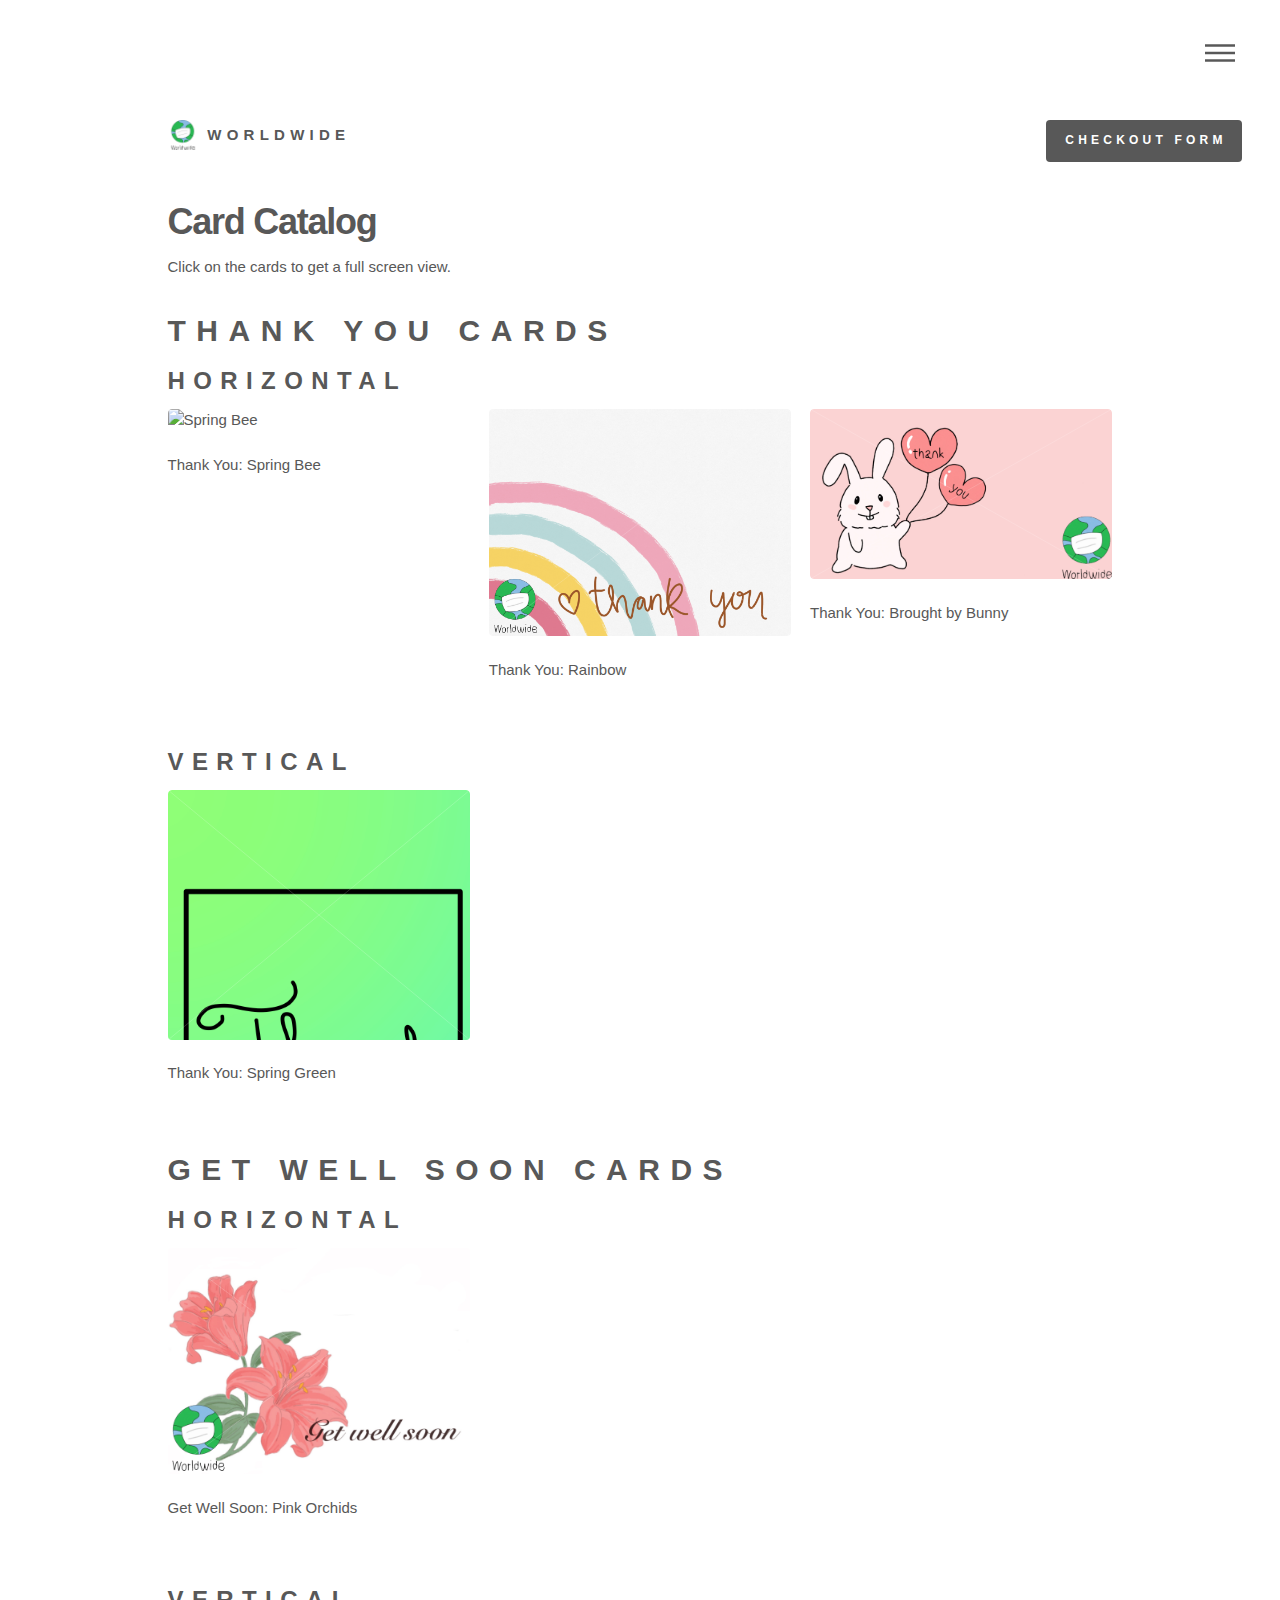
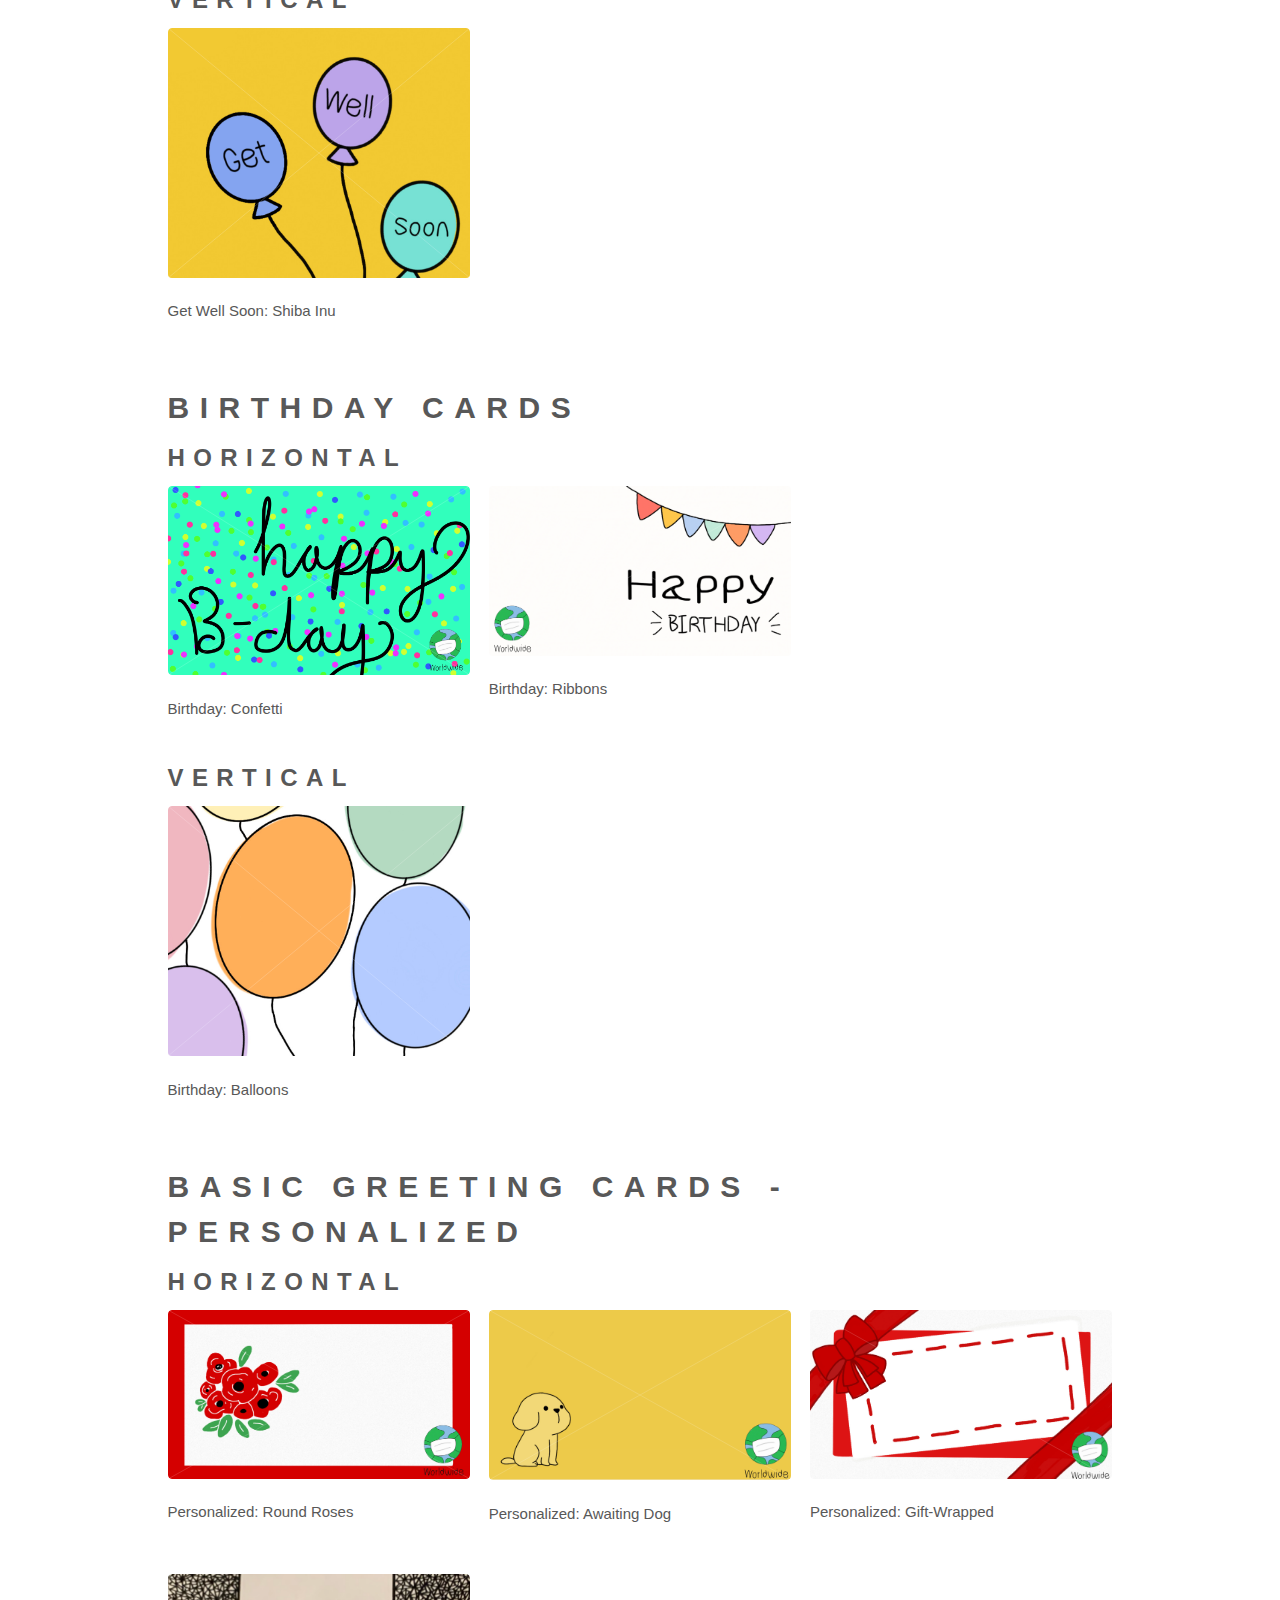
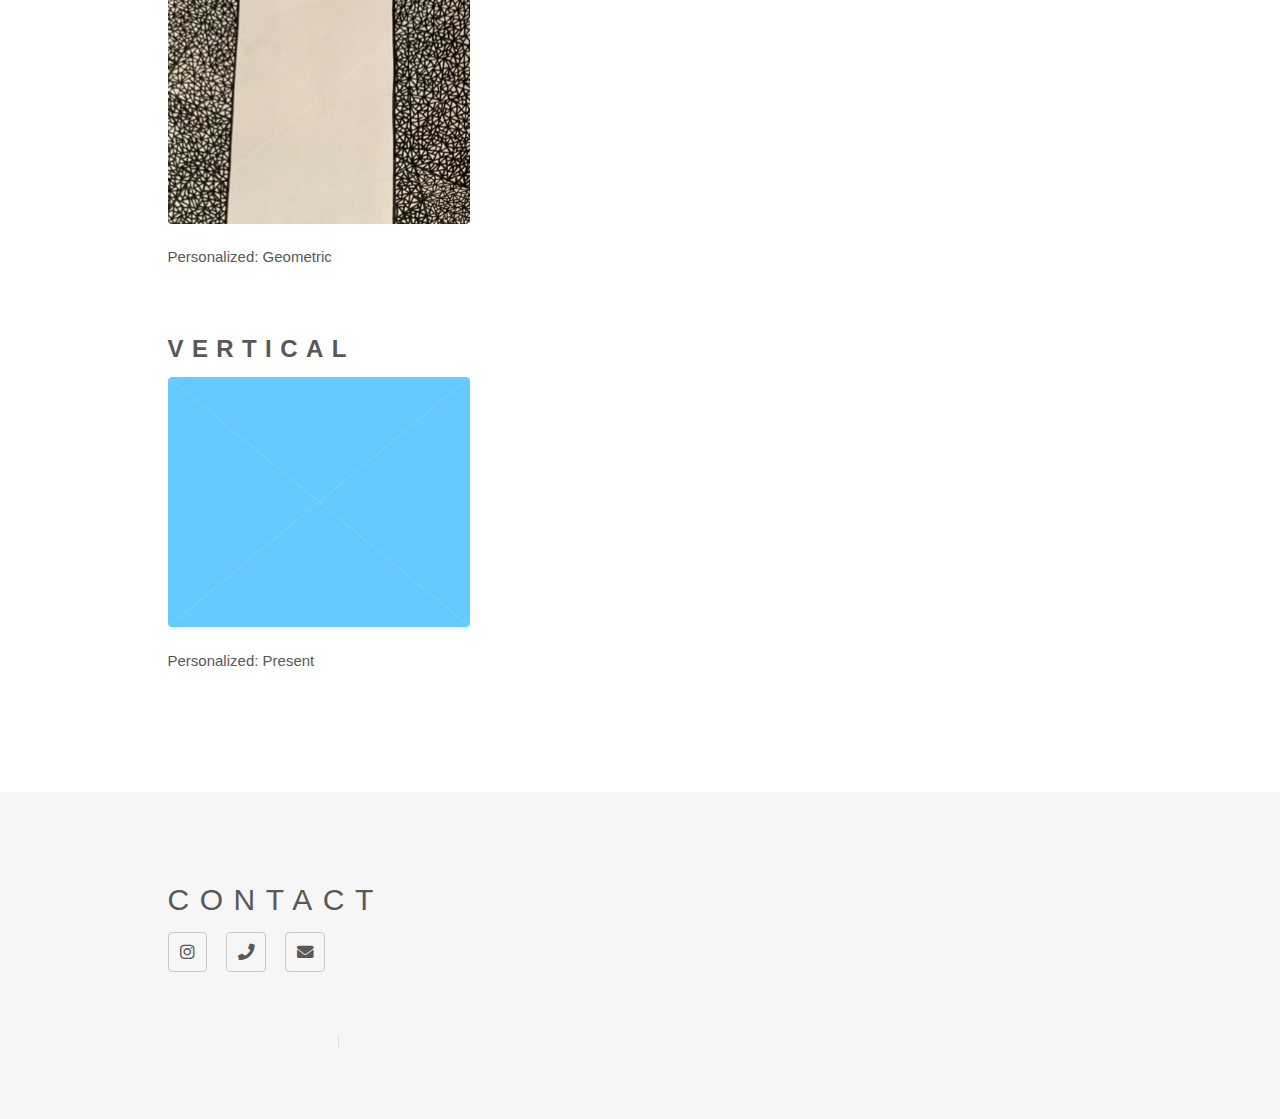
==== index.html @ 25be6389 "Added birthday ribbons, confetti, and present" ====
<!DOCTYPE HTML>
<!--
	Phantom by HTML5 UP
	html5up.net | @ajlkn
	Free for personal and commercial use under the CCA 3.0 license (html5up.net/license)
-->
<html>

<head>
    <title>Home</title>
    <meta charset="utf-8" />
    <meta name="viewport" content="width=device-width, initial-scale=1, user-scalable=no" />
    <link rel="stylesheet" href="assets/css/main.css" />
    <link rel="stylesheet" href="https://www.w3schools.com/w3css/4/w3.css">
    <link rel="stylesheet" href="https://cdnjs.cloudflare.com/ajax/libs/font-awesome/4.7.0/css/font-awesome.min.css">
    <noscript>
        <link rel="stylesheet" href="assets/css/noscript.css" />
    </noscript>
</head>

<body class="is-preload">
    <!-- Wrapper -->
    <div id="wrapper">

        <!-- Header -->
        <header id="header">
            <div class="inner">

                <!-- Logo -->
                <a href="about.html" class="logo">
                    <span class="symbol"><img src="images/Logo.PNG" alt="" /></span><span class="title">Worldwide</span>
                </a>

                <a href="https://docs.google.com/forms/d/e/1FAIpQLScWPvs-XB37aFLEl3bxMXYkibfJmqZ2wy3A44uFEUy0QWjzsg/viewform?usp=sf_link "
                    class="button primary" style="position: absolute; right: 3%;" target="_blank">Checkout Form</a>

                <!-- Nav -->
                <nav id="button">
                    <ul>
                        <li><a href="#menu">Menu</a></li>
                    </ul>
                </nav>

            </div>
        </header>

        <!-- Menu -->
        <nav id="menu">
            <h2>Menu</h2>
            <ul>
                <li><a href="index.html">Home</a></li>
                <li><a href="about.html">About Us</a></li>
                <li><a href="https://docs.google.com/forms/d/e/1FAIpQLScWPvs-XB37aFLEl3bxMXYkibfJmqZ2wy3A44uFEUy0QWjzsg/viewform?usp=sf_link " target="_blank">Checkout Form</a></li>
            </ul>
        </nav>

        <!-- Main -->
        <div id="main">
            <div class="inner">
                <h1><b>Card Catalog</b></h1>
                <p>Click on the cards to get a full screen view.</p>
                <!-- Insert Thank you cards here -->
                <h2><b>Thank You Cards</b></h2>
                <h3><b>Horizontal</b></h3>
                <section class="tiles">
                    <article>
                        <span class="image" id="myBtn">
                            <img src="images/Watermarked/W-Spring Bee Thank You Card.PNG" alt="Spring Bee"
                                onclick="onClick(this)" />
                        </span>
                        <br />
                        <p>Thank You: Spring Bee</p>
                    </article>
                    <article>
                        <span class="image">
                            <img src="images/Watermarked/W-Rainbow Thank You Card.PNG" alt="Rainbow"
                                onclick="onClick(this)" />
                        </span>
                        <br />
                        <p>Thank You: Rainbow</p>
                    </article>
                    <article>
                        <span class="image">
                            <img src="images/Watermarked/W-Bunny Thank You Card.png" alt="Brought by Bunny"
                                onclick="onClick(this)" />
                        </span>
                        <br />
                        <p>Thank You: Brought by Bunny</p>
                    </article>
                </section>
                <!-- Vertical thank you cards -->
                <br />
                <h3><b>Vertical</b></h3>
                <section class="tiles">
                    <article>
                        <span class="image">
                            <img src="images/Watermarked/W-Spring Green Thank You Card.PNG" alt="Spring Green"
                                onclick="onClick(this)" />
                        </span>
                        <br />
                        <p>Thank You: Spring Green</p>
                    </article>
                </section>
                <!-- Insert get well soon here-->
                <br />
                <h2><b>Get Well Soon Cards</b></h2>
                <h3><b>Horizontal</b></h3>
                <section class="tiles">
                    <article>
                        <span class="image">
                            <img src="images/Watermarked/W-Orchid Get Well Soon Card.PNG" alt="Pink Orchids"
                                onclick="onClick(this)" />
                        </span>
                        <br />
                        <p>Get Well Soon: Pink Orchids</p>
                    </article>
                </section>
                <br />
                <h3><b>Vertical</b></h3>
                <section class="tiles">
                    <article>
                        <span class="image">
                            <img src="images/Watermarked/W-Dog Get Well Soon Card.PNG" alt="Shiba Inu"
                                onclick="onClick(this)" />
                        </span>
                        <br />
                        <p>Get Well Soon: Shiba Inu</p>
                    </article>
                </section>
                <!-- Insert Birthday cards here -->
                <br />
                <h2><b>Birthday Cards</b></h2>
                <h3><b>Horizontal</b></h3>
                <section class="tiles">
                    <article>
                        <span class="image">
                            <img src="images/Watermarked/W-Confetti Bday.png" alt="Confetti"
                                onclick="onClick(this)" />
                        </span>
                        <br />
                        <p>Birthday: Confetti</p>
                    </article>
                    <article>
                        <span class="image">
                            <img src="images/Watermarked/W-Birthday ribbons card.png" alt="Ribbons"
                                onclick="onClick(this)" />
                        </span>
                        <br />
                        <p>Birthday: Ribbons</p>
                    </article>
                </section>
                <h3><b>Vertical</b></h3>
                <section class="tiles">
                    <article>
                        <span class="image">
                            <img src="images/Watermarked/W-Balloon Birthday Card.PNG" alt="Balloons"
                                onclick="onClick(this)" />
                        </span>
                        <br />
                        <p>Birthday: Balloons</p>
                    </article>
                </section>
                <!-- Insert blank templates here -->
                <br />
                <h2><b>Basic Greeting Cards - Personalized</b></h2>
                <h3><b>Horizontal</b></h3>
                <section class="tiles">
                    <article>
                        <span class="image">
                            <img src="images/Watermarked/W-Round Roses Basic Greeting Card.PNG" alt="Round Roses"
                                onclick="onClick(this)" />
                        </span>
                        <br />
                        <p>Personalized: Round Roses</p>
                    </article>
                    <article>
                        <span class="image">
                            <img src="images/Watermarked/W-Dog Basic Greeting Card.PNG" alt="Awaiting Dog"
                                onclick="onClick(this)" />
                        </span>
                        <br />
                        <p>Personalized: Awaiting Dog</p>
                    </article>
                    <article>
                        <span class="image">
                            <img src="images/Watermarked/W-Ribbon Basic Greeting Card.PNG" alt="Gift-Wrapped"
                                onclick="onClick(this)" />
                        </span>
                        <br />
                        <p>Personalized: Gift-Wrapped</p>
                    </article>
                    <article>
                        <span class="image">
                            <img src="images/Watermarked/W-Geometric Basic Greeting Card.PNG" alt="Geometric"
                                onclick="onClick(this)" />
                        </span>
                        <br />
                        <p>Personalized: Geometric</p>
                    </article>
                </section>
                <br />
                <h3><b>Vertical</b></h3>
                <section class="tiles">
                    <article>
                        <span class="image">
                            <img src="images/Watermarked/W-Present.png" alt="Present" onclick="onClick(this)" />
                        </span>
                        <br />
                        <p>Personalized: Present</p>
                    </article>
                </section>
            </div>
        </div>

        <!-- Footer -->
        <footer id="footer">
            <div class="inner">
                <section>
                    <h2>Contact</h2>
                    <ul class="icons">
                        <!-- Hopefully add more contacts later -->
                        <li><a href="http://instagram.com/worldwide20_21/" class="icon brands style2 fa-instagram"><span class="label">Instagram</span></a>
                        </li>
                        <!--<li><a href="#" class="icon brands style2 fa-twitter"><span class="label">Twitter</span></a>
                        </li>
                        <li><a href="#" class="icon brands style2 fa-facebook-f"><span class="label">Facebook</span></a>
                        </li>
                        <li><a href="#" class="icon brands style2 fa-dribbble"><span class="label">Dribbble</span></a>
                        </li>
                        <li><a href="#" class="icon brands style2 fa-github"><span class="label">GitHub</span></a></li>
                        <li><a href="#" class="icon brands style2 fa-500px"><span class="label">500px</span></a></li> -->
                        <li><a href="tel:989-488-9385" class="icon solid style2 fa-phone"><span class="label">Phone</span></a></li>
                        <li><a href="mailto:wrldwde2021@gmail.com" class="icon solid style2 fa-envelope"><span class="label">Email</span></a></li>
                    </ul>
                </section>
                <ul class="copyright">
                    <li style="color:#f6f6f6;">&copy; Untitled. All rights reserved</li>
                    <li style="color:#f6f6f6;">Design: HTML5 UP</li>
                </ul>
            </div>
        </footer>

        <!-- Modal for full size images on click-->
        <div id="modal01" class="w3-modal w3-black" onclick="this.style.display='none'">
            <span class="w3-button w3-large w3-black w3-display-topright" title="Close Modal Image"
                onclick="closeModal();"><i class="fa fa-remove"></i></span>
            <div class="w3-modal-content w3-animate-zoom w3-center w3-transparent w3-padding-64">
                <img id="img01" class="w3-image">
                <p id="caption" class="w3-opacity w3-large"></p>
            </div>
        </div>

    </div>


    <!-- Scripts -->
    <script src="assets/js/jquery.min.js"></script>
    <script src="assets/js/browser.min.js"></script>
    <script src="assets/js/breakpoints.min.js"></script>
    <script src="assets/js/util.js"></script>
    <script src="assets/js/main.js"></script>
    <script>

        function closeModal() {
            //sets the display back to normal
            document.getElementById("button").style.display = "block";
        }

        // Modal Image Gallery
        function onClick(element) {
            //my own add-on, makes the button invisible
            document.getElementById("button").style.display = 'none';
            document.getElementById("img01").src = element.src;
            document.getElementById("modal01").style.display = "block";
            var captionText = document.getElementById("caption");
            captionText.innerHTML = element.alt;
        }

        // Change style of navbar on scroll
        window.onscroll = function () { myFunction() };
        function myFunction() {
            var navbar = document.getElementById("myNavbar");
            if (document.body.scrollTop > 100 || document.documentElement.scrollTop > 100) {
                navbar.className = "w3-bar" + " w3-card" + " w3-animate-top" + " w3-white";
            } else {
                navbar.className = navbar.className.replace(" w3-card w3-animate-top w3-white", "");
            }
        }

        // Used to toggle the menu on small screens when clicking on the menu button
        function toggleFunction() {
            var x = document.getElementById("navDemo");
            if (x.className.indexOf("w3-show") == -1) {
                x.className += " w3-show";
            } else {
                x.className = x.className.replace(" w3-show", "");
            }
        }
    </script>
</body>

</html>
---- assets/css/main.css ----
@import url(fontawesome-all.min.css);
@import url("https://fonts.googleapis.com/css?family=Source+Sans+Pro:300,700,900");

/*
	Phantom by HTML5 UP
	html5up.net | @ajlkn
	Free for personal and commercial use under the CCA 3.0 license (html5up.net/license)
*/

html, body, div, span, applet, object,
iframe, h1, h2, h3, h4, h5, h6, p, blockquote,
pre, a, abbr, acronym, address, big, cite,
code, del, dfn, em, img, ins, kbd, q, s, samp,
small, strike, strong, sub, sup, tt, var, b,
u, i, center, dl, dt, dd, ol, ul, li, fieldset,
form, label, legend, table, caption, tbody,
tfoot, thead, tr, th, td, article, aside,
canvas, details, embed, figure, figcaption,
footer, header, hgroup, menu, nav, output, ruby,
section, summary, time, mark, audio, video {
	margin: 0;
	padding: 0;
	border: 0;
	font-size: 100%;
	font: inherit;
	vertical-align: baseline;}

article, aside, details, figcaption, figure,
footer, header, hgroup, menu, nav, section {
	display: block;}

body {
	line-height: 1;
}

ol, ul {
	list-style: none;
}

blockquote, q {
	quotes: none;
}

	blockquote:before, blockquote:after, q:before, q:after {
		content: '';
		content: none;
	}

table {
	border-collapse: collapse;
	border-spacing: 0;
}

body {
	-webkit-text-size-adjust: none;
}

mark {
	background-color: transparent;
	color: inherit;
}

input::-moz-focus-inner {
	border: 0;
	padding: 0;
}

input, select, textarea {
	-moz-appearance: none;
	-webkit-appearance: none;
	-ms-appearance: none;
	appearance: none;
}

/* Basic */

	@-ms-viewport {
		width: device-width;
	}

	body {
		-ms-overflow-style: scrollbar;
	}

	@media screen and (max-width: 480px) {

		html, body {
			min-width: 320px;
		}

	}

	html {
		box-sizing: border-box;
	}

	*, *:before, *:after {
		box-sizing: inherit;
	}

	body {
		background: #ffffff;
	}

		body.is-preload *, body.is-preload *:before, body.is-preload *:after {
			-moz-animation: none !important;
			-webkit-animation: none !important;
			-ms-animation: none !important;
			animation: none !important;
			-moz-transition: none !important;
			-webkit-transition: none !important;
			-ms-transition: none !important;
			transition: none !important;
		}

/* Type */

	body, input, select, textarea {
		color: #585858;
		font-family: "Source Sans Pro", Helvetica, sans-serif;
		font-size: 16pt;
		font-weight: 300;
		line-height: 1.75;
	}

		@media screen and (max-width: 1680px) {

			body, input, select, textarea {
				font-size: 14pt;
			}

		}

		@media screen and (max-width: 1280px) {

			body, input, select, textarea {
				font-size: 12pt;
			}

		}

	a {
		-moz-transition: border-bottom-color 0.2s ease, color 0.2s ease;
		-webkit-transition: border-bottom-color 0.2s ease, color 0.2s ease;
		-ms-transition: border-bottom-color 0.2s ease, color 0.2s ease;
		transition: border-bottom-color 0.2s ease, color 0.2s ease;
		text-decoration: none;
		color: #585858;
		border-bottom: dotted 1px rgba(88, 88, 88, 0.5);
	}

		a:hover {
			border-bottom-color: transparent;
			color: #f2849e !important;
		}

	strong, b {
		font-weight: 900;
	}

	em, i {
		font-style: italic;
	}

	p {
		margin: 0 0 2em 0;
	}

	h1 {
		font-size: 2.75em;
		font-weight: 700;
		line-height: 1.3;
		margin: 0 0 1em 0;
		letter-spacing: -0.035em;
	}

		h1 a {
			color: inherit;
		}

		@media screen and (max-width: 736px) {

			h1 {
				font-size: 2em;
				margin: 0 0 1em 0;
			}

		}

		@media screen and (max-width: 360px) {

			h1 {
				font-size: 1.75em;
			}

		}

	h2, h3, h4, h5, h6 {
		font-weight: 900;
		line-height: 1.5;
		margin: 0 0 2em 0;
		text-transform: uppercase;
		letter-spacing: 0.35em;
	}

		h2 a, h3 a, h4 a, h5 a, h6 a {
			color: inherit;
		}

	h2 {
		font-size: 1.1em;
	}

	h3 {
		font-size: 1em;
	}

	h4 {
		font-size: 0.8em;
	}

	h5 {
		font-size: 0.8em;
	}

	h6 {
		font-size: 0.8em;
	}

	@media screen and (max-width: 980px) {

		h1 br, h2 br, h3 br, h4 br, h5 br, h6 br {
			display: none;
		}

	}

	@media screen and (max-width: 736px) {

		h2 {
			font-size: 1em;
		}

		h3 {
			font-size: 0.8em;
		}

	}

	sub {
		font-size: 0.8em;
		position: relative;
		top: 0.5em;
	}

	sup {
		font-size: 0.8em;
		position: relative;
		top: -0.5em;
	}

	blockquote {
		border-left: solid 4px #c9c9c9;
		font-style: italic;
		margin: 0 0 2em 0;
		padding: 0.5em 0 0.5em 2em;
	}

	code {
		background: rgba(144, 144, 144, 0.075);
		border-radius: 4px;
		border: solid 1px #c9c9c9;
		font-family: "Courier New", monospace;
		font-size: 0.9em;
		margin: 0 0.25em;
		padding: 0.25em 0.65em;
	}

	pre {
		-webkit-overflow-scrolling: touch;
		font-family: "Courier New", monospace;
		font-size: 0.9em;
		margin: 0 0 2em 0;
	}

		pre code {
			display: block;
			line-height: 1.75;
			padding: 1em 1.5em;
			overflow-x: auto;
		}

	hr {
		border: 0;
		border-bottom: solid 1px #c9c9c9;
		margin: 2em 0;
	}

		hr.major {
			margin: 3em 0;
		}

	.align-left {
		text-align: left;
	}

	.align-center {
		text-align: center;
	}

	.align-right {
		text-align: right;
	}

/* Row */

	.row {
		display: flex;
		flex-wrap: wrap;
		box-sizing: border-box;
		align-items: stretch;
	}

		.row > * {
			box-sizing: border-box;
		}

		.row.gtr-uniform > * > :last-child {
			margin-bottom: 0;
		}

		.row.aln-left {
			justify-content: flex-start;
		}

		.row.aln-center {
			justify-content: center;
		}

		.row.aln-right {
			justify-content: flex-end;
		}

		.row.aln-top {
			align-items: flex-start;
		}

		.row.aln-middle {
			align-items: center;
		}

		.row.aln-bottom {
			align-items: flex-end;
		}

		.row > .imp {
			order: -1;
		}

		.row > .col-1 {
			width: 8.33333%;
		}

		.row > .off-1 {
			margin-left: 8.33333%;
		}

		.row > .col-2 {
			width: 16.66667%;
		}

		.row > .off-2 {
			margin-left: 16.66667%;
		}

		.row > .col-3 {
			width: 25%;
		}

		.row > .off-3 {
			margin-left: 25%;
		}

		.row > .col-4 {
			width: 33.33333%;
		}

		.row > .off-4 {
			margin-left: 33.33333%;
		}

		.row > .col-5 {
			width: 41.66667%;
		}

		.row > .off-5 {
			margin-left: 41.66667%;
		}

		.row > .col-6 {
			width: 50%;
		}

		.row > .off-6 {
			margin-left: 50%;
		}

		.row > .col-7 {
			width: 58.33333%;
		}

		.row > .off-7 {
			margin-left: 58.33333%;
		}

		.row > .col-8 {
			width: 66.66667%;
		}

		.row > .off-8 {
			margin-left: 66.66667%;
		}

		.row > .col-9 {
			width: 75%;
		}

		.row > .off-9 {
			margin-left: 75%;
		}

		.row > .col-10 {
			width: 83.33333%;
		}

		.row > .off-10 {
			margin-left: 83.33333%;
		}

		.row > .col-11 {
			width: 91.66667%;
		}

		.row > .off-11 {
			margin-left: 91.66667%;
		}

		.row > .col-12 {
			width: 100%;
		}

		.row > .off-12 {
			margin-left: 100%;
		}

		.row.gtr-0 {
			margin-top: 0;
			margin-left: 0em;
		}

			.row.gtr-0 > * {
				padding: 0 0 0 0em;
			}

			.row.gtr-0.gtr-uniform {
				margin-top: 0em;
			}

				.row.gtr-0.gtr-uniform > * {
					padding-top: 0em;
				}

		.row.gtr-25 {
			margin-top: 0;
			margin-left: -0.5em;
		}

			.row.gtr-25 > * {
				padding: 0 0 0 0.5em;
			}

			.row.gtr-25.gtr-uniform {
				margin-top: -0.5em;
			}

				.row.gtr-25.gtr-uniform > * {
					padding-top: 0.5em;
				}

		.row.gtr-50 {
			margin-top: 0;
			margin-left: -1em;
		}

			.row.gtr-50 > * {
				padding: 0 0 0 1em;
			}

			.row.gtr-50.gtr-uniform {
				margin-top: -1em;
			}

				.row.gtr-50.gtr-uniform > * {
					padding-top: 1em;
				}

		.row {
			margin-top: 0;
			margin-left: -2em;
		}

			.row > * {
				padding: 0 0 0 2em;
			}

			.row.gtr-uniform {
				margin-top: -2em;
			}

				.row.gtr-uniform > * {
					padding-top: 2em;
				}

		.row.gtr-150 {
			margin-top: 0;
			margin-left: -3em;
		}

			.row.gtr-150 > * {
				padding: 0 0 0 3em;
			}

			.row.gtr-150.gtr-uniform {
				margin-top: -3em;
			}

				.row.gtr-150.gtr-uniform > * {
					padding-top: 3em;
				}

		.row.gtr-200 {
			margin-top: 0;
			margin-left: -4em;
		}

			.row.gtr-200 > * {
				padding: 0 0 0 4em;
			}

			.row.gtr-200.gtr-uniform {
				margin-top: -4em;
			}

				.row.gtr-200.gtr-uniform > * {
					padding-top: 4em;
				}

		@media screen and (max-width: 1680px) {

			.row {
				display: flex;
				flex-wrap: wrap;
				box-sizing: border-box;
				align-items: stretch;
			}

				.row > * {
					box-sizing: border-box;
				}

				.row.gtr-uniform > * > :last-child {
					margin-bottom: 0;
				}

				.row.aln-left {
					justify-content: flex-start;
				}

				.row.aln-center {
					justify-content: center;
				}

				.row.aln-right {
					justify-content: flex-end;
				}

				.row.aln-top {
					align-items: flex-start;
				}

				.row.aln-middle {
					align-items: center;
				}

				.row.aln-bottom {
					align-items: flex-end;
				}

				.row > .imp-xlarge {
					order: -1;
				}

				.row > .col-1-xlarge {
					width: 8.33333%;
				}

				.row > .off-1-xlarge {
					margin-left: 8.33333%;
				}

				.row > .col-2-xlarge {
					width: 16.66667%;
				}

				.row > .off-2-xlarge {
					margin-left: 16.66667%;
				}

				.row > .col-3-xlarge {
					width: 25%;
				}

				.row > .off-3-xlarge {
					margin-left: 25%;
				}

				.row > .col-4-xlarge {
					width: 33.33333%;
				}

				.row > .off-4-xlarge {
					margin-left: 33.33333%;
				}

				.row > .col-5-xlarge {
					width: 41.66667%;
				}

				.row > .off-5-xlarge {
					margin-left: 41.66667%;
				}

				.row > .col-6-xlarge {
					width: 50%;
				}

				.row > .off-6-xlarge {
					margin-left: 50%;
				}

				.row > .col-7-xlarge {
					width: 58.33333%;
				}

				.row > .off-7-xlarge {
					margin-left: 58.33333%;
				}

				.row > .col-8-xlarge {
					width: 66.66667%;
				}

				.row > .off-8-xlarge {
					margin-left: 66.66667%;
				}

				.row > .col-9-xlarge {
					width: 75%;
				}

				.row > .off-9-xlarge {
					margin-left: 75%;
				}

				.row > .col-10-xlarge {
					width: 83.33333%;
				}

				.row > .off-10-xlarge {
					margin-left: 83.33333%;
				}

				.row > .col-11-xlarge {
					width: 91.66667%;
				}

				.row > .off-11-xlarge {
					margin-left: 91.66667%;
				}

				.row > .col-12-xlarge {
					width: 100%;
				}

				.row > .off-12-xlarge {
					margin-left: 100%;
				}

				.row.gtr-0 {
					margin-top: 0;
					margin-left: 0em;
				}

					.row.gtr-0 > * {
						padding: 0 0 0 0em;
					}

					.row.gtr-0.gtr-uniform {
						margin-top: 0em;
					}

						.row.gtr-0.gtr-uniform > * {
							padding-top: 0em;
						}

				.row.gtr-25 {
					margin-top: 0;
					margin-left: -0.5em;
				}

					.row.gtr-25 > * {
						padding: 0 0 0 0.5em;
					}

					.row.gtr-25.gtr-uniform {
						margin-top: -0.5em;
					}

						.row.gtr-25.gtr-uniform > * {
							padding-top: 0.5em;
						}

				.row.gtr-50 {
					margin-top: 0;
					margin-left: -1em;
				}

					.row.gtr-50 > * {
						padding: 0 0 0 1em;
					}

					.row.gtr-50.gtr-uniform {
						margin-top: -1em;
					}

						.row.gtr-50.gtr-uniform > * {
							padding-top: 1em;
						}

				.row {
					margin-top: 0;
					margin-left: -2em;
				}

					.row > * {
						padding: 0 0 0 2em;
					}

					.row.gtr-uniform {
						margin-top: -2em;
					}

						.row.gtr-uniform > * {
							padding-top: 2em;
						}

				.row.gtr-150 {
					margin-top: 0;
					margin-left: -3em;
				}

					.row.gtr-150 > * {
						padding: 0 0 0 3em;
					}

					.row.gtr-150.gtr-uniform {
						margin-top: -3em;
					}

						.row.gtr-150.gtr-uniform > * {
							padding-top: 3em;
						}

				.row.gtr-200 {
					margin-top: 0;
					margin-left: -4em;
				}

					.row.gtr-200 > * {
						padding: 0 0 0 4em;
					}

					.row.gtr-200.gtr-uniform {
						margin-top: -4em;
					}

						.row.gtr-200.gtr-uniform > * {
							padding-top: 4em;
						}

		}

		@media screen and (max-width: 1280px) {

			.row {
				display: flex;
				flex-wrap: wrap;
				box-sizing: border-box;
				align-items: stretch;
			}

				.row > * {
					box-sizing: border-box;
				}

				.row.gtr-uniform > * > :last-child {
					margin-bottom: 0;
				}

				.row.aln-left {
					justify-content: flex-start;
				}

				.row.aln-center {
					justify-content: center;
				}

				.row.aln-right {
					justify-content: flex-end;
				}

				.row.aln-top {
					align-items: flex-start;
				}

				.row.aln-middle {
					align-items: center;
				}

				.row.aln-bottom {
					align-items: flex-end;
				}

				.row > .imp-large {
					order: -1;
				}

				.row > .col-1-large {
					width: 8.33333%;
				}

				.row > .off-1-large {
					margin-left: 8.33333%;
				}

				.row > .col-2-large {
					width: 16.66667%;
				}

				.row > .off-2-large {
					margin-left: 16.66667%;
				}

				.row > .col-3-large {
					width: 25%;
				}

				.row > .off-3-large {
					margin-left: 25%;
				}

				.row > .col-4-large {
					width: 33.33333%;
				}

				.row > .off-4-large {
					margin-left: 33.33333%;
				}

				.row > .col-5-large {
					width: 41.66667%;
				}

				.row > .off-5-large {
					margin-left: 41.66667%;
				}

				.row > .col-6-large {
					width: 50%;
				}

				.row > .off-6-large {
					margin-left: 50%;
				}

				.row > .col-7-large {
					width: 58.33333%;
				}

				.row > .off-7-large {
					margin-left: 58.33333%;
				}

				.row > .col-8-large {
					width: 66.66667%;
				}

				.row > .off-8-large {
					margin-left: 66.66667%;
				}

				.row > .col-9-large {
					width: 75%;
				}

				.row > .off-9-large {
					margin-left: 75%;
				}

				.row > .col-10-large {
					width: 83.33333%;
				}

				.row > .off-10-large {
					margin-left: 83.33333%;
				}

				.row > .col-11-large {
					width: 91.66667%;
				}

				.row > .off-11-large {
					margin-left: 91.66667%;
				}

				.row > .col-12-large {
					width: 100%;
				}

				.row > .off-12-large {
					margin-left: 100%;
				}

				.row.gtr-0 {
					margin-top: 0;
					margin-left: 0em;
				}

					.row.gtr-0 > * {
						padding: 0 0 0 0em;
					}

					.row.gtr-0.gtr-uniform {
						margin-top: 0em;
					}

						.row.gtr-0.gtr-uniform > * {
							padding-top: 0em;
						}

				.row.gtr-25 {
					margin-top: 0;
					margin-left: -0.5em;
				}

					.row.gtr-25 > * {
						padding: 0 0 0 0.5em;
					}

					.row.gtr-25.gtr-uniform {
						margin-top: -0.5em;
					}

						.row.gtr-25.gtr-uniform > * {
							padding-top: 0.5em;
						}

				.row.gtr-50 {
					margin-top: 0;
					margin-left: -1em;
				}

					.row.gtr-50 > * {
						padding: 0 0 0 1em;
					}

					.row.gtr-50.gtr-uniform {
						margin-top: -1em;
					}

						.row.gtr-50.gtr-uniform > * {
							padding-top: 1em;
						}

				.row {
					margin-top: 0;
					margin-left: -2em;
				}

					.row > * {
						padding: 0 0 0 2em;
					}

					.row.gtr-uniform {
						margin-top: -2em;
					}

						.row.gtr-uniform > * {
							padding-top: 2em;
						}

				.row.gtr-150 {
					margin-top: 0;
					margin-left: -3em;
				}

					.row.gtr-150 > * {
						padding: 0 0 0 3em;
					}

					.row.gtr-150.gtr-uniform {
						margin-top: -3em;
					}

						.row.gtr-150.gtr-uniform > * {
							padding-top: 3em;
						}

				.row.gtr-200 {
					margin-top: 0;
					margin-left: -4em;
				}

					.row.gtr-200 > * {
						padding: 0 0 0 4em;
					}

					.row.gtr-200.gtr-uniform {
						margin-top: -4em;
					}

						.row.gtr-200.gtr-uniform > * {
							padding-top: 4em;
						}

		}

		@media screen and (max-width: 980px) {

			.row {
				display: flex;
				flex-wrap: wrap;
				box-sizing: border-box;
				align-items: stretch;
			}

				.row > * {
					box-sizing: border-box;
				}

				.row.gtr-uniform > * > :last-child {
					margin-bottom: 0;
				}

				.row.aln-left {
					justify-content: flex-start;
				}

				.row.aln-center {
					justify-content: center;
				}

				.row.aln-right {
					justify-content: flex-end;
				}

				.row.aln-top {
					align-items: flex-start;
				}

				.row.aln-middle {
					align-items: center;
				}

				.row.aln-bottom {
					align-items: flex-end;
				}

				.row > .imp-medium {
					order: -1;
				}

				.row > .col-1-medium {
					width: 8.33333%;
				}

				.row > .off-1-medium {
					margin-left: 8.33333%;
				}

				.row > .col-2-medium {
					width: 16.66667%;
				}

				.row > .off-2-medium {
					margin-left: 16.66667%;
				}

				.row > .col-3-medium {
					width: 25%;
				}

				.row > .off-3-medium {
					margin-left: 25%;
				}

				.row > .col-4-medium {
					width: 33.33333%;
				}

				.row > .off-4-medium {
					margin-left: 33.33333%;
				}

				.row > .col-5-medium {
					width: 41.66667%;
				}

				.row > .off-5-medium {
					margin-left: 41.66667%;
				}

				.row > .col-6-medium {
					width: 50%;
				}

				.row > .off-6-medium {
					margin-left: 50%;
				}

				.row > .col-7-medium {
					width: 58.33333%;
				}

				.row > .off-7-medium {
					margin-left: 58.33333%;
				}

				.row > .col-8-medium {
					width: 66.66667%;
				}

				.row > .off-8-medium {
					margin-left: 66.66667%;
				}

				.row > .col-9-medium {
					width: 75%;
				}

				.row > .off-9-medium {
					margin-left: 75%;
				}

				.row > .col-10-medium {
					width: 83.33333%;
				}

				.row > .off-10-medium {
					margin-left: 83.33333%;
				}

				.row > .col-11-medium {
					width: 91.66667%;
				}

				.row > .off-11-medium {
					margin-left: 91.66667%;
				}

				.row > .col-12-medium {
					width: 100%;
				}

				.row > .off-12-medium {
					margin-left: 100%;
				}

				.row.gtr-0 {
					margin-top: 0;
					margin-left: 0em;
				}

					.row.gtr-0 > * {
						padding: 0 0 0 0em;
					}

					.row.gtr-0.gtr-uniform {
						margin-top: 0em;
					}

						.row.gtr-0.gtr-uniform > * {
							padding-top: 0em;
						}

				.row.gtr-25 {
					margin-top: 0;
					margin-left: -0.375em;
				}

					.row.gtr-25 > * {
						padding: 0 0 0 0.375em;
					}

					.row.gtr-25.gtr-uniform {
						margin-top: -0.375em;
					}

						.row.gtr-25.gtr-uniform > * {
							padding-top: 0.375em;
						}

				.row.gtr-50 {
					margin-top: 0;
					margin-left: -0.75em;
				}

					.row.gtr-50 > * {
						padding: 0 0 0 0.75em;
					}

					.row.gtr-50.gtr-uniform {
						margin-top: -0.75em;
					}

						.row.gtr-50.gtr-uniform > * {
							padding-top: 0.75em;
						}

				.row {
					margin-top: 0;
					margin-left: -1.5em;
				}

					.row > * {
						padding: 0 0 0 1.5em;
					}

					.row.gtr-uniform {
						margin-top: -1.5em;
					}

						.row.gtr-uniform > * {
							padding-top: 1.5em;
						}

				.row.gtr-150 {
					margin-top: 0;
					margin-left: -2.25em;
				}

					.row.gtr-150 > * {
						padding: 0 0 0 2.25em;
					}

					.row.gtr-150.gtr-uniform {
						margin-top: -2.25em;
					}

						.row.gtr-150.gtr-uniform > * {
							padding-top: 2.25em;
						}

				.row.gtr-200 {
					margin-top: 0;
					margin-left: -3em;
				}

					.row.gtr-200 > * {
						padding: 0 0 0 3em;
					}

					.row.gtr-200.gtr-uniform {
						margin-top: -3em;
					}

						.row.gtr-200.gtr-uniform > * {
							padding-top: 3em;
						}

		}

		@media screen and (max-width: 736px) {

			.row {
				display: flex;
				flex-wrap: wrap;
				box-sizing: border-box;
				align-items: stretch;
			}

				.row > * {
					box-sizing: border-box;
				}

				.row.gtr-uniform > * > :last-child {
					margin-bottom: 0;
				}

				.row.aln-left {
					justify-content: flex-start;
				}

				.row.aln-center {
					justify-content: center;
				}

				.row.aln-right {
					justify-content: flex-end;
				}

				.row.aln-top {
					align-items: flex-start;
				}

				.row.aln-middle {
					align-items: center;
				}

				.row.aln-bottom {
					align-items: flex-end;
				}

				.row > .imp-small {
					order: -1;
				}

				.row > .col-1-small {
					width: 8.33333%;
				}

				.row > .off-1-small {
					margin-left: 8.33333%;
				}

				.row > .col-2-small {
					width: 16.66667%;
				}

				.row > .off-2-small {
					margin-left: 16.66667%;
				}

				.row > .col-3-small {
					width: 25%;
				}

				.row > .off-3-small {
					margin-left: 25%;
				}

				.row > .col-4-small {
					width: 33.33333%;
				}

				.row > .off-4-small {
					margin-left: 33.33333%;
				}

				.row > .col-5-small {
					width: 41.66667%;
				}

				.row > .off-5-small {
					margin-left: 41.66667%;
				}

				.row > .col-6-small {
					width: 50%;
				}

				.row > .off-6-small {
					margin-left: 50%;
				}

				.row > .col-7-small {
					width: 58.33333%;
				}

				.row > .off-7-small {
					margin-left: 58.33333%;
				}

				.row > .col-8-small {
					width: 66.66667%;
				}

				.row > .off-8-small {
					margin-left: 66.66667%;
				}

				.row > .col-9-small {
					width: 75%;
				}

				.row > .off-9-small {
					margin-left: 75%;
				}

				.row > .col-10-small {
					width: 83.33333%;
				}

				.row > .off-10-small {
					margin-left: 83.33333%;
				}

				.row > .col-11-small {
					width: 91.66667%;
				}

				.row > .off-11-small {
					margin-left: 91.66667%;
				}

				.row > .col-12-small {
					width: 100%;
				}

				.row > .off-12-small {
					margin-left: 100%;
				}

				.row.gtr-0 {
					margin-top: 0;
					margin-left: 0em;
				}

					.row.gtr-0 > * {
						padding: 0 0 0 0em;
					}

					.row.gtr-0.gtr-uniform {
						margin-top: 0em;
					}

						.row.gtr-0.gtr-uniform > * {
							padding-top: 0em;
						}

				.row.gtr-25 {
					margin-top: 0;
					margin-left: -0.25em;
				}

					.row.gtr-25 > * {
						padding: 0 0 0 0.25em;
					}

					.row.gtr-25.gtr-uniform {
						margin-top: -0.25em;
					}

						.row.gtr-25.gtr-uniform > * {
							padding-top: 0.25em;
						}

				.row.gtr-50 {
					margin-top: 0;
					margin-left: -0.5em;
				}

					.row.gtr-50 > * {
						padding: 0 0 0 0.5em;
					}

					.row.gtr-50.gtr-uniform {
						margin-top: -0.5em;
					}

						.row.gtr-50.gtr-uniform > * {
							padding-top: 0.5em;
						}

				.row {
					margin-top: 0;
					margin-left: -1em;
				}

					.row > * {
						padding: 0 0 0 1em;
					}

					.row.gtr-uniform {
						margin-top: -1em;
					}

						.row.gtr-uniform > * {
							padding-top: 1em;
						}

				.row.gtr-150 {
					margin-top: 0;
					margin-left: -1.5em;
				}

					.row.gtr-150 > * {
						padding: 0 0 0 1.5em;
					}

					.row.gtr-150.gtr-uniform {
						margin-top: -1.5em;
					}

						.row.gtr-150.gtr-uniform > * {
							padding-top: 1.5em;
						}

				.row.gtr-200 {
					margin-top: 0;
					margin-left: -2em;
				}

					.row.gtr-200 > * {
						padding: 0 0 0 2em;
					}

					.row.gtr-200.gtr-uniform {
						margin-top: -2em;
					}

						.row.gtr-200.gtr-uniform > * {
							padding-top: 2em;
						}

		}

		@media screen and (max-width: 480px) {

			.row {
				display: flex;
				flex-wrap: wrap;
				box-sizing: border-box;
				align-items: stretch;
			}

				.row > * {
					box-sizing: border-box;
				}

				.row.gtr-uniform > * > :last-child {
					margin-bottom: 0;
				}

				.row.aln-left {
					justify-content: flex-start;
				}

				.row.aln-center {
					justify-content: center;
				}

				.row.aln-right {
					justify-content: flex-end;
				}

				.row.aln-top {
					align-items: flex-start;
				}

				.row.aln-middle {
					align-items: center;
				}

				.row.aln-bottom {
					align-items: flex-end;
				}

				.row > .imp-xsmall {
					order: -1;
				}

				.row > .col-1-xsmall {
					width: 8.33333%;
				}

				.row > .off-1-xsmall {
					margin-left: 8.33333%;
				}

				.row > .col-2-xsmall {
					width: 16.66667%;
				}

				.row > .off-2-xsmall {
					margin-left: 16.66667%;
				}

				.row > .col-3-xsmall {
					width: 25%;
				}

				.row > .off-3-xsmall {
					margin-left: 25%;
				}

				.row > .col-4-xsmall {
					width: 33.33333%;
				}

				.row > .off-4-xsmall {
					margin-left: 33.33333%;
				}

				.row > .col-5-xsmall {
					width: 41.66667%;
				}

				.row > .off-5-xsmall {
					margin-left: 41.66667%;
				}

				.row > .col-6-xsmall {
					width: 50%;
				}

				.row > .off-6-xsmall {
					margin-left: 50%;
				}

				.row > .col-7-xsmall {
					width: 58.33333%;
				}

				.row > .off-7-xsmall {
					margin-left: 58.33333%;
				}

				.row > .col-8-xsmall {
					width: 66.66667%;
				}

				.row > .off-8-xsmall {
					margin-left: 66.66667%;
				}

				.row > .col-9-xsmall {
					width: 75%;
				}

				.row > .off-9-xsmall {
					margin-left: 75%;
				}

				.row > .col-10-xsmall {
					width: 83.33333%;
				}

				.row > .off-10-xsmall {
					margin-left: 83.33333%;
				}

				.row > .col-11-xsmall {
					width: 91.66667%;
				}

				.row > .off-11-xsmall {
					margin-left: 91.66667%;
				}

				.row > .col-12-xsmall {
					width: 100%;
				}

				.row > .off-12-xsmall {
					margin-left: 100%;
				}

				.row.gtr-0 {
					margin-top: 0;
					margin-left: 0em;
				}

					.row.gtr-0 > * {
						padding: 0 0 0 0em;
					}

					.row.gtr-0.gtr-uniform {
						margin-top: 0em;
					}

						.row.gtr-0.gtr-uniform > * {
							padding-top: 0em;
						}

				.row.gtr-25 {
					margin-top: 0;
					margin-left: -0.25em;
				}

					.row.gtr-25 > * {
						padding: 0 0 0 0.25em;
					}

					.row.gtr-25.gtr-uniform {
						margin-top: -0.25em;
					}

						.row.gtr-25.gtr-uniform > * {
							padding-top: 0.25em;
						}

				.row.gtr-50 {
					margin-top: 0;
					margin-left: -0.5em;
				}

					.row.gtr-50 > * {
						padding: 0 0 0 0.5em;
					}

					.row.gtr-50.gtr-uniform {
						margin-top: -0.5em;
					}

						.row.gtr-50.gtr-uniform > * {
							padding-top: 0.5em;
						}

				.row {
					margin-top: 0;
					margin-left: -1em;
				}

					.row > * {
						padding: 0 0 0 1em;
					}

					.row.gtr-uniform {
						margin-top: -1em;
					}

						.row.gtr-uniform > * {
							padding-top: 1em;
						}

				.row.gtr-150 {
					margin-top: 0;
					margin-left: -1.5em;
				}

					.row.gtr-150 > * {
						padding: 0 0 0 1.5em;
					}

					.row.gtr-150.gtr-uniform {
						margin-top: -1.5em;
					}

						.row.gtr-150.gtr-uniform > * {
							padding-top: 1.5em;
						}

				.row.gtr-200 {
					margin-top: 0;
					margin-left: -2em;
				}

					.row.gtr-200 > * {
						padding: 0 0 0 2em;
					}

					.row.gtr-200.gtr-uniform {
						margin-top: -2em;
					}

						.row.gtr-200.gtr-uniform > * {
							padding-top: 2em;
						}

		}

/* Section/Article */

	section.special, article.special {
		text-align: center;
	}

	header p {
		margin-top: -1em;
	}

	@media screen and (max-width: 736px) {

		header p {
			margin-top: 0;
		}

	}

/* Icon */

	.icon {
		text-decoration: none;
		border-bottom: none;
		position: relative;
	}

		.icon:before {
			-moz-osx-font-smoothing: grayscale;
			-webkit-font-smoothing: antialiased;
			display: inline-block;
			font-style: normal;
			font-variant: normal;
			text-rendering: auto;
			line-height: 1;
			text-transform: none !important;
			font-family: 'Font Awesome 5 Free';
			font-weight: 400;
		}

		.icon > .label {
			display: none;
		}

		.icon:before {
			line-height: inherit;
		}

		.icon.solid:before {
			font-weight: 900;
		}

		.icon.brands:before {
			font-family: 'Font Awesome 5 Brands';
		}

		.icon.style2 {
			-moz-transition: background-color 0.2s ease-in-out, color 0.2s ease-in-out, border-color 0.2s ease-in-out;
			-webkit-transition: background-color 0.2s ease-in-out, color 0.2s ease-in-out, border-color 0.2s ease-in-out;
			-ms-transition: background-color 0.2s ease-in-out, color 0.2s ease-in-out, border-color 0.2s ease-in-out;
			transition: background-color 0.2s ease-in-out, color 0.2s ease-in-out, border-color 0.2s ease-in-out;
			background-color: transparent;
			border: solid 1px #c9c9c9;
			border-radius: 4px;
			width: 2.65em;
			height: 2.65em;
			display: inline-block;
			text-align: center;
			line-height: 2.65em;
			color: inherit;
		}

			.icon.style2:before {
				font-size: 1.1em;
			}

			.icon.style2:hover {
				color: #f2849e;
				border-color: #f2849e;
			}

			.icon.style2:active {
				background-color: rgba(242, 132, 158, 0.1);
			}

/* List */

	ol {
		list-style: decimal;
		margin: 0 0 2em 0;
		padding-left: 1.25em;
	}

		ol li {
			padding-left: 0.25em;
		}

	ul {
		list-style: disc;
		margin: 0 0 2em 0;
		padding-left: 1em;
	}

		ul li {
			padding-left: 0.5em;
		}

		ul.alt {
			list-style: none;
			padding-left: 0;
		}

			ul.alt li {
				border-top: solid 1px #c9c9c9;
				padding: 0.5em 0;
			}

				ul.alt li:first-child {
					border-top: 0;
					padding-top: 0;
				}

	dl {
		margin: 0 0 2em 0;
	}

		dl dt {
			display: block;
			font-weight: 900;
			margin: 0 0 1em 0;
		}

		dl dd {
			margin-left: 2em;
		}

/* Actions */

	ul.actions {
		display: -moz-flex;
		display: -webkit-flex;
		display: -ms-flex;
		display: flex;
		cursor: default;
		list-style: none;
		margin-left: -1em;
		padding-left: 0;
	}

		ul.actions li {
			padding: 0 0 0 1em;
			vertical-align: middle;
		}

		ul.actions.special {
			-moz-justify-content: center;
			-webkit-justify-content: center;
			-ms-justify-content: center;
			justify-content: center;
			width: 100%;
			margin-left: 0;
		}

			ul.actions.special li:first-child {
				padding-left: 0;
			}

		ul.actions.stacked {
			-moz-flex-direction: column;
			-webkit-flex-direction: column;
			-ms-flex-direction: column;
			flex-direction: column;
			margin-left: 0;
		}

			ul.actions.stacked li {
				padding: 1.3em 0 0 0;
			}

				ul.actions.stacked li:first-child {
					padding-top: 0;
				}

		ul.actions.fit {
			width: calc(100% + 1em);
		}

			ul.actions.fit li {
				-moz-flex-grow: 1;
				-webkit-flex-grow: 1;
				-ms-flex-grow: 1;
				flex-grow: 1;
				-moz-flex-shrink: 1;
				-webkit-flex-shrink: 1;
				-ms-flex-shrink: 1;
				flex-shrink: 1;
				width: 100%;
			}

				ul.actions.fit li > * {
					width: 100%;
				}

			ul.actions.fit.stacked {
				width: 100%;
			}

		@media screen and (max-width: 480px) {

			ul.actions:not(.fixed) {
				-moz-flex-direction: column;
				-webkit-flex-direction: column;
				-ms-flex-direction: column;
				flex-direction: column;
				margin-left: 0;
				width: 100% !important;
			}

				ul.actions:not(.fixed) li {
					-moz-flex-grow: 1;
					-webkit-flex-grow: 1;
					-ms-flex-grow: 1;
					flex-grow: 1;
					-moz-flex-shrink: 1;
					-webkit-flex-shrink: 1;
					-ms-flex-shrink: 1;
					flex-shrink: 1;
					padding: 1em 0 0 0;
					text-align: center;
					width: 100%;
				}

					ul.actions:not(.fixed) li > * {
						width: 100%;
					}

					ul.actions:not(.fixed) li:first-child {
						padding-top: 0;
					}

					ul.actions:not(.fixed) li input[type="submit"],
					ul.actions:not(.fixed) li input[type="reset"],
					ul.actions:not(.fixed) li input[type="button"],
					ul.actions:not(.fixed) li button,
					ul.actions:not(.fixed) li .button {
						width: 100%;
					}

						ul.actions:not(.fixed) li input[type="submit"].icon:before,
						ul.actions:not(.fixed) li input[type="reset"].icon:before,
						ul.actions:not(.fixed) li input[type="button"].icon:before,
						ul.actions:not(.fixed) li button.icon:before,
						ul.actions:not(.fixed) li .button.icon:before {
							margin-left: -0.5rem;
						}

		}

/* Icons */

	ul.icons {
		cursor: default;
		list-style: none;
		padding-left: 0;
		margin: -1em 0 2em -1em;
	}

		ul.icons li {
			display: inline-block;
			padding: 1em 0 0 1em;
		}

/* Form */

	form {
		margin: 0 0 2em 0;
		overflow-x: hidden;
	}

		form > :last-child {
			margin-bottom: 0;
		}

		form > .fields {
			display: -moz-flex;
			display: -webkit-flex;
			display: -ms-flex;
			display: flex;
			-moz-flex-wrap: wrap;
			-webkit-flex-wrap: wrap;
			-ms-flex-wrap: wrap;
			flex-wrap: wrap;
			width: calc(100% + 3em);
			margin: -1.5em 0 2em -1.5em;
		}

			form > .fields > .field {
				-moz-flex-grow: 0;
				-webkit-flex-grow: 0;
				-ms-flex-grow: 0;
				flex-grow: 0;
				-moz-flex-shrink: 0;
				-webkit-flex-shrink: 0;
				-ms-flex-shrink: 0;
				flex-shrink: 0;
				padding: 1.5em 0 0 1.5em;
				width: calc(100% - 1.5em);
			}

				form > .fields > .field.half {
					width: calc(50% - 0.75em);
				}

				form > .fields > .field.third {
					width: calc(100%/3 - 0.5em);
				}

				form > .fields > .field.quarter {
					width: calc(25% - 0.375em);
				}

		@media screen and (max-width: 480px) {

			form > .fields {
				width: calc(100% + 3em);
				margin: -1.5em 0 2em -1.5em;
			}

				form > .fields > .field {
					padding: 1.5em 0 0 1.5em;
					width: calc(100% - 1.5em);
				}

					form > .fields > .field.half {
						width: calc(100% - 1.5em);
					}

					form > .fields > .field.third {
						width: calc(100% - 1.5em);
					}

					form > .fields > .field.quarter {
						width: calc(100% - 1.5em);
					}

		}

	label {
		display: block;
		font-size: 0.9em;
		font-weight: 900;
		margin: 0 0 1em 0;
	}

	input[type="text"],
	input[type="password"],
	input[type="email"],
	input[type="tel"],
	select,
	textarea {
		-moz-appearance: none;
		-webkit-appearance: none;
		-ms-appearance: none;
		appearance: none;
		background-color: transparent;
		border: none;
		border-radius: 0;
		border-bottom: solid 1px #c9c9c9;
		color: inherit;
		display: block;
		outline: 0;
		padding: 0;
		text-decoration: none;
		width: 100%;
	}

		input[type="text"]:invalid,
		input[type="password"]:invalid,
		input[type="email"]:invalid,
		input[type="tel"]:invalid,
		select:invalid,
		textarea:invalid {
			box-shadow: none;
		}

		input[type="text"]:focus,
		input[type="password"]:focus,
		input[type="email"]:focus,
		input[type="tel"]:focus,
		select:focus,
		textarea:focus {
			border-bottom-color: #f2849e;
			box-shadow: inset 0 -1px 0 0 #f2849e;
		}

	select {
		background-image: url("data:image/svg+xml;charset=utf8,%3Csvg xmlns='http://www.w3.org/2000/svg' width='40' height='40' preserveAspectRatio='none' viewBox='0 0 40 40'%3E%3Cpath d='M9.4,12.3l10.4,10.4l10.4-10.4c0.2-0.2,0.5-0.4,0.9-0.4c0.3,0,0.6,0.1,0.9,0.4l3.3,3.3c0.2,0.2,0.4,0.5,0.4,0.9 c0,0.4-0.1,0.6-0.4,0.9L20.7,31.9c-0.2,0.2-0.5,0.4-0.9,0.4c-0.3,0-0.6-0.1-0.9-0.4L4.3,17.3c-0.2-0.2-0.4-0.5-0.4-0.9 c0-0.4,0.1-0.6,0.4-0.9l3.3-3.3c0.2-0.2,0.5-0.4,0.9-0.4S9.1,12.1,9.4,12.3z' fill='%23c9c9c9' /%3E%3C/svg%3E");
		background-size: 1.25rem;
		background-repeat: no-repeat;
		background-position: calc(100% - 1rem) center;
		height: 3em;
		padding-right: 3em;
		text-overflow: ellipsis;
	}

		select option {
			background: #ffffff;
		}

		select:focus::-ms-value {
			background-color: transparent;
		}

		select::-ms-expand {
			display: none;
		}

	input[type="text"],
	input[type="password"],
	input[type="email"],
	select {
		height: 3em;
	}

	textarea {
		padding: 0;
		min-height: 3.75em;
	}

	input[type="checkbox"],
	input[type="radio"] {
		-moz-appearance: none;
		-webkit-appearance: none;
		-ms-appearance: none;
		appearance: none;
		display: block;
		float: left;
		margin-right: -2em;
		opacity: 0;
		width: 1em;
		z-index: -1;
	}

		input[type="checkbox"] + label,
		input[type="radio"] + label {
			text-decoration: none;
			color: #585858;
			cursor: pointer;
			display: inline-block;
			font-size: 1em;
			font-weight: 300;
			padding-left: 2.55em;
			padding-right: 0.75em;
			position: relative;
		}

			input[type="checkbox"] + label:before,
			input[type="radio"] + label:before {
				-moz-osx-font-smoothing: grayscale;
				-webkit-font-smoothing: antialiased;
				display: inline-block;
				font-style: normal;
				font-variant: normal;
				text-rendering: auto;
				line-height: 1;
				text-transform: none !important;
				font-family: 'Font Awesome 5 Free';
				font-weight: 900;
			}

			input[type="checkbox"] + label:before,
			input[type="radio"] + label:before {
				border-radius: 4px;
				border: solid 1px #c9c9c9;
				content: '';
				display: inline-block;
				font-size: 0.8em;
				height: 2.25em;
				left: 0;
				line-height: 2.25em;
				position: absolute;
				text-align: center;
				top: 0;
				width: 2.25em;
			}

		input[type="checkbox"]:checked + label:before,
		input[type="radio"]:checked + label:before {
			background: #585858;
			border-color: #585858;
			color: #ffffff;
			content: '\f00c';
		}

		input[type="checkbox"]:focus + label:before,
		input[type="radio"]:focus + label:before {
			border-color: #f2849e;
			box-shadow: 0 0 0 1px #f2849e;
		}

	input[type="checkbox"] + label:before {
		border-radius: 4px;
	}

	input[type="radio"] + label:before {
		border-radius: 100%;
	}

/* Box */

	.box {
		border-radius: 4px;
		border: solid 1px #c9c9c9;
		margin-bottom: 2em;
		padding: 1.5em;
	}

		.box > :last-child,
		.box > :last-child > :last-child,
		.box > :last-child > :last-child > :last-child {
			margin-bottom: 0;
		}

		.box.alt {
			border: 0;
			border-radius: 0;
			padding: 0;
		}

/* Image */

	.image {
		border-radius: 4px;
		border: 0;
		display: inline-block;
		position: relative;
	}

		.image img {
			border-radius: 4px;
			display: block;
		}

		.image.left, .image.right {
			max-width: 40%;
		}

			.image.left img, .image.right img {
				width: 100%;
			}

		.image.left {
			float: left;
			padding: 0 1.5em 1em 0;
			top: 0.25em;
		}

		.image.right {
			float: right;
			padding: 0 0 1em 1.5em;
			top: 0.25em;
		}

		.image.fit {
			display: block;
			margin: 0 0 2em 0;
			width: 100%;
		}

			.image.fit img {
				width: 100%;
			}

		.image.main {
			display: block;
			margin: 0 0 3em 0;
			width: 100%;
		}

			.image.main img {
				width: 100%;
			}

			@media screen and (max-width: 736px) {

				.image.main {
					margin: 0 0 2em 0;
				}

			}

/* Table */

	.table-wrapper {
		-webkit-overflow-scrolling: touch;
		overflow-x: auto;
	}

	table {
		margin: 0 0 2em 0;
		width: 100%;
	}

		table tbody tr {
			border: solid 1px #c9c9c9;
			border-left: 0;
			border-right: 0;
		}

			table tbody tr:nth-child(2n + 1) {
				background-color: rgba(144, 144, 144, 0.075);
			}

		table td {
			padding: 0.75em 0.75em;
		}

		table th {
			font-size: 0.9em;
			font-weight: 900;
			padding: 0 0.75em 0.75em 0.75em;
			text-align: left;
		}

		table thead {
			border-bottom: solid 2px #c9c9c9;
		}

		table tfoot {
			border-top: solid 2px #c9c9c9;
		}

		table.alt {
			border-collapse: separate;
		}

			table.alt tbody tr td {
				border: solid 1px #c9c9c9;
				border-left-width: 0;
				border-top-width: 0;
			}

				table.alt tbody tr td:first-child {
					border-left-width: 1px;
				}

			table.alt tbody tr:first-child td {
				border-top-width: 1px;
			}

			table.alt thead {
				border-bottom: 0;
			}

			table.alt tfoot {
				border-top: 0;
			}

/* Button */

	input[type="submit"],
	input[type="reset"],
	input[type="button"],
	button,
	.button {
		-moz-appearance: none;
		-webkit-appearance: none;
		-ms-appearance: none;
		appearance: none;
		-moz-transition: background-color 0.2s ease-in-out, color 0.2s ease-in-out, box-shadow 0.2s ease-in-out;
		-webkit-transition: background-color 0.2s ease-in-out, color 0.2s ease-in-out, box-shadow 0.2s ease-in-out;
		-ms-transition: background-color 0.2s ease-in-out, color 0.2s ease-in-out, box-shadow 0.2s ease-in-out;
		transition: background-color 0.2s ease-in-out, color 0.2s ease-in-out, box-shadow 0.2s ease-in-out;
		background-color: transparent;
		border-radius: 4px;
		border: 0;
		box-shadow: inset 0 0 0 2px #585858;
		color: #585858 !important;
		cursor: pointer;
		display: inline-block;
		font-size: 0.8em;
		font-weight: 900;
		height: 3.5em;
		letter-spacing: 0.35em;
		line-height: 3.45em;
		overflow: hidden;
		padding: 0 1.25em 0 1.6em;
		text-align: center;
		text-decoration: none;
		text-overflow: ellipsis;
		text-transform: uppercase;
		white-space: nowrap;
	}

		input[type="submit"].icon:before,
		input[type="reset"].icon:before,
		input[type="button"].icon:before,
		button.icon:before,
		.button.icon:before {
			margin-right: 0.5em;
		}

		input[type="submit"].fit,
		input[type="reset"].fit,
		input[type="button"].fit,
		button.fit,
		.button.fit {
			width: 100%;
		}

		input[type="submit"]:hover,
		input[type="reset"]:hover,
		input[type="button"]:hover,
		button:hover,
		.button:hover {
			color: #f2849e !important;
			box-shadow: inset 0 0 0 2px #f2849e;
		}

		input[type="submit"]:active,
		input[type="reset"]:active,
		input[type="button"]:active,
		button:active,
		.button:active {
			background-color: rgba(242, 132, 158, 0.1);
		}

		input[type="submit"].small,
		input[type="reset"].small,
		input[type="button"].small,
		button.small,
		.button.small {
			font-size: 0.6em;
		}

		input[type="submit"].large,
		input[type="reset"].large,
		input[type="button"].large,
		button.large,
		.button.large {
			font-size: 1em;
		}

		input[type="submit"].primary,
		input[type="reset"].primary,
		input[type="button"].primary,
		button.primary,
		.button.primary {
			box-shadow: none;
			background-color: #585858;
			color: #ffffff !important;
		}

			input[type="submit"].primary:hover,
			input[type="reset"].primary:hover,
			input[type="button"].primary:hover,
			button.primary:hover,
			.button.primary:hover {
				background-color: #f2849e;
			}

			input[type="submit"].primary:active,
			input[type="reset"].primary:active,
			input[type="button"].primary:active,
			button.primary:active,
			.button.primary:active {
				background-color: #ee5f81;
			}

		input[type="submit"].disabled, input[type="submit"]:disabled,
		input[type="reset"].disabled,
		input[type="reset"]:disabled,
		input[type="button"].disabled,
		input[type="button"]:disabled,
		button.disabled,
		button:disabled,
		.button.disabled,
		.button:disabled {
			pointer-events: none;
			opacity: 0.25;
		}

/* Tiles */

	.tiles {
		display: -moz-flex;
		display: -webkit-flex;
		display: -ms-flex;
		display: flex;
		-moz-flex-wrap: wrap;
		-webkit-flex-wrap: wrap;
		-ms-flex-wrap: wrap;
		flex-wrap: wrap;
		position: relative;
		margin: -2.5em 0 0 -2.5em;
	}

		.tiles article {
			-moz-transition: -moz-transform 0.5s ease, opacity 0.5s ease;
			-webkit-transition: -webkit-transform 0.5s ease, opacity 0.5s ease;
			-ms-transition: -ms-transform 0.5s ease, opacity 0.5s ease;
			transition: transform 0.5s ease, opacity 0.5s ease;
			position: relative;
			width: calc(33.33333% - 2.5em);
			margin: 2.5em 0 0 2.5em;
		}

			.tiles article > .image {
				-moz-transition: -moz-transform 0.5s ease;
				-webkit-transition: -webkit-transform 0.5s ease;
				-ms-transition: -ms-transform 0.5s ease;
				transition: transform 0.5s ease;
				position: relative;
				display: block;
				width: 100%;
				border-radius: 4px;
				overflow: hidden;
                max-height: 250px;
			}

				.tiles article > .image img {
					display: block;
					width: 100%;
				}

				.tiles article > .image:before {
					pointer-events: none;
					-moz-transition: background-color 0.5s ease, opacity 0.5s ease;
					-webkit-transition: background-color 0.5s ease, opacity 0.5s ease;
					-ms-transition: background-color 0.5s ease, opacity 0.5s ease;
					transition: background-color 0.5s ease, opacity 0.5s ease;
					content: '';
					display: block;
					position: absolute;
					top: 0;
					left: 0;
					width: 100%;
					height: 100%;
					opacity: 1.0;
					z-index: 1;
					opacity: 0.8;
				}

				.tiles article > .image:after {
					pointer-events: none;
					-moz-transition: opacity 0.5s ease;
					-webkit-transition: opacity 0.5s ease;
					-ms-transition: opacity 0.5s ease;
					transition: opacity 0.5s ease;
					content: '';
					display: block;
					position: absolute;
					top: 0;
					left: 0;
					width: 100%;
					height: 100%;
					background-image: url("data:image/svg+xml;charset=utf8,%3Csvg xmlns='http://www.w3.org/2000/svg' width='100' height='100' viewBox='0 0 100 100' preserveAspectRatio='none'%3E%3Cstyle%3Eline %7B stroke-width: 0.25px%3B stroke: %23ffffff%3B %7D%3C/style%3E%3Cline x1='0' y1='0' x2='100' y2='100' /%3E%3Cline x1='100' y1='0' x2='0' y2='100' /%3E%3C/svg%3E");
					background-position: center;
					background-repeat: no-repeat;
					background-size: 100% 100%;
					opacity: 0.25;
					z-index: 2;
				}

			.tiles article > div {
				display: -moz-flex;
				display: -webkit-flex;
				display: -ms-flex;
				display: flex;
				-moz-flex-direction: column;
				-webkit-flex-direction: column;
				-ms-flex-direction: column;
				flex-direction: column;
				-moz-align-items: center;
				-webkit-align-items: center;
				-ms-align-items: center;
				align-items: center;
				-moz-justify-content: center;
				-webkit-justify-content: center;
				-ms-justify-content: center;
				justify-content: center;
				-moz-transition: background-color 0.5s ease, -moz-transform 0.5s ease;
				-webkit-transition: background-color 0.5s ease, -webkit-transform 0.5s ease;
				-ms-transition: background-color 0.5s ease, -ms-transform 0.5s ease;
				transition: background-color 0.5s ease, transform 0.5s ease;
				position: absolute;
				top: 0;
				left: 0;
				width: 100%;
				height: 100%;
				padding: 1em;
				border-radius: 4px;
				border-bottom: 0;
				color: #ffffff;
				text-align: center;
				text-decoration: none;
				z-index: 3;
			}

				.tiles article > div > :last-child {
					margin: 0;
				}

				.tiles article > div:hover {
					color: #ffffff !important;
				}

				.tiles article > div h2 {
					margin: 0;
				}

				.tiles article > div {
					-moz-transition: max-height 0.5s ease, opacity 0.5s ease;
					-webkit-transition: max-height 0.5s ease, opacity 0.5s ease;
					-ms-transition: max-height 0.5s ease, opacity 0.5s ease;
					transition: max-height 0.5s ease, opacity 0.5s ease;
					width: 100%;
					max-height: 0;
					line-height: 1.5;
					margin-top: 0.35em;
					opacity: 0;
				}

					.tiles article > div > :last-child {
						margin-bottom: 0;
					}

			.tiles article.style1 > .image:before {
				background-color: #f2849e;
			}

			.tiles article.style2 > .image:before {
				background-color: #7ecaf6;
			}

			.tiles article.style3 > .image:before {
				background-color: #7bd0c1;
			}

			.tiles article.style4 > .image:before {
				background-color: #c75b9b;
			}

			.tiles article.style5 > .image:before {
				background-color: #ae85ca;
			}

			.tiles article.style6 > .image:before {
				background-color: #8499e7;
			}

			body:not(.is-touch) .tiles article:hover > .image {
				-moz-transform: scale(1.1);
				-webkit-transform: scale(1.1);
				-ms-transform: scale(1.1);
				transform: scale(1.1);
			}

				body:not(.is-touch) .tiles article:hover > .image:before {
					background-color: #333333;
					opacity: 0.35;
				}

				body:not(.is-touch) .tiles article:hover > .image:after {
					opacity: 0;
				}

			body:not(.is-touch) .tiles article:hover .content {
				max-height: 15em;
				opacity: 1;
			}

		* + .tiles {
			margin-top: 2em;
		}

		body.is-preload .tiles article {
			-moz-transform: scale(0.9);
			-webkit-transform: scale(0.9);
			-ms-transform: scale(0.9);
			transform: scale(0.9);
			opacity: 0;
		}

		body.is-touch .tiles article .content {
			max-height: 15em;
			opacity: 1;
		}

		@media screen and (max-width: 1280px) {

			.tiles {
				margin: -1.25em 0 0 -1.25em;
			}

				.tiles article {
					width: calc(33.33333% - 1.25em);
					margin: 1.25em 0 0 1.25em;
				}

		}

		@media screen and (max-width: 980px) {

			.tiles {
				margin: -2.5em 0 0 -2.5em;
			}

				.tiles article {
					width: calc(50% - 2.5em);
					margin: 2.5em 0 0 2.5em;
				}

		}

		@media screen and (max-width: 736px) {

			.tiles {
				margin: -1.25em 0 0 -1.25em;
			}

				.tiles article {
					width: calc(50% - 1.25em);
					margin: 1.25em 0 0 1.25em;
				}

					.tiles article:hover > .image {
						-moz-transform: scale(1.0);
						-webkit-transform: scale(1.0);
						-ms-transform: scale(1.0);
						transform: scale(1.0);
					}

		}

		@media screen and (max-width: 480px) {

			.tiles {
				margin: 0;
			}

				.tiles article {
					width: 100%;
					margin: 1.25em 0 0 0;
				}

		}

/* Header */

	#header {
		padding: 8em 0 0.1em 0 ;
	}

		#header .logo {
			display: block;
			border-bottom: 0;
			color: inherit;
			font-weight: 900;
			letter-spacing: 0.35em;
			margin: 0 0 2.5em 0;
			text-decoration: none;
			text-transform: uppercase;
			display: inline-block;
		}

			#header .logo > * {
				display: inline-block;
				vertical-align: middle;
			}

			#header .logo .symbol {
				margin-right: 0.65em;
			}

				#header .logo .symbol img {
					display: block;
					width: 2em;
					height: 2em;
				}

		#header nav {
			position: fixed;
			right: 2em;
			top: 2em;
			z-index: 10000;
		}

			#header nav ul {
				display: -moz-flex;
				display: -webkit-flex;
				display: -ms-flex;
				display: flex;
				-moz-align-items: center;
				-webkit-align-items: center;
				-ms-align-items: center;
				align-items: center;
				list-style: none;
				margin: 0;
				padding: 0;
			}

				#header nav ul li {
					display: block;
					padding: 0;
				}

					#header nav ul li a {
						display: block;
						position: relative;
						height: 3em;
						line-height: 3em;
						padding: 0 1.5em;
						background-color: rgba(255, 255, 255, 0.5);
						border-radius: 4px;
						border: 0;
						font-size: 0.8em;
						font-weight: 900;
						letter-spacing: 0.35em;
						text-transform: uppercase;
					}

					#header nav ul li a[href="#menu"] {
						-webkit-tap-highlight-color: transparent;
						width: 4em;
						text-indent: 4em;
						font-size: 1em;
						overflow: hidden;
						padding: 0;
						white-space: nowrap;
					}

						#header nav ul li a[href="#menu"]:before, #header nav ul li a[href="#menu"]:after {
							-moz-transition: opacity 0.2s ease;
							-webkit-transition: opacity 0.2s ease;
							-ms-transition: opacity 0.2s ease;
							transition: opacity 0.2s ease;
							content: '';
							display: block;
							position: absolute;
							top: 0;
							left: 0;
							width: 100%;
							height: 100%;
							background-position: center;
							background-repeat: no-repeat;
							background-size: 2em 2em;
						}

						#header nav ul li a[href="#menu"]:before {
							background-image: url("data:image/svg+xml;charset=utf8,%3Csvg xmlns='http://www.w3.org/2000/svg' width='100' height='100' viewBox='0 0 100 100' preserveAspectRatio='none'%3E%3Cstyle%3Eline %7B stroke-width: 8px%3B stroke: %23f2849e%3B %7D%3C/style%3E%3Cline x1='0' y1='25' x2='100' y2='25' /%3E%3Cline x1='0' y1='50' x2='100' y2='50' /%3E%3Cline x1='0' y1='75' x2='100' y2='75' /%3E%3C/svg%3E");
							opacity: 0;
						}

						#header nav ul li a[href="#menu"]:after {
							background-image: url("data:image/svg+xml;charset=utf8,%3Csvg xmlns='http://www.w3.org/2000/svg' width='100' height='100' viewBox='0 0 100 100' preserveAspectRatio='none'%3E%3Cstyle%3Eline %7B stroke-width: 8px%3B stroke: %23585858%3B %7D%3C/style%3E%3Cline x1='0' y1='25' x2='100' y2='25' /%3E%3Cline x1='0' y1='50' x2='100' y2='50' /%3E%3Cline x1='0' y1='75' x2='100' y2='75' /%3E%3C/svg%3E");
							opacity: 1;
						}

						#header nav ul li a[href="#menu"]:hover:before {
							opacity: 1;
						}

						#header nav ul li a[href="#menu"]:hover:after {
							opacity: 0;
						}

		@media screen and (max-width: 736px) {

			#header {
				padding: 4em 0 0.1em 0 ;
			}

				#header nav {
					right: 0.5em;
					top: 0.5em;
				}

					#header nav ul li a[href="#menu"]:before, #header nav ul li a[href="#menu"]:after {
						background-size: 1.5em 1.5em;
					}

		}

/* Menu */

	#wrapper {
		-moz-transition: opacity 0.45s ease;
		-webkit-transition: opacity 0.45s ease;
		-ms-transition: opacity 0.45s ease;
		transition: opacity 0.45s ease;
		opacity: 1;
	}

	#menu {
		-moz-transform: translateX(22em);
		-webkit-transform: translateX(22em);
		-ms-transform: translateX(22em);
		transform: translateX(22em);
		-moz-transition: -moz-transform 0.45s ease, visibility 0.45s;
		-webkit-transition: -webkit-transform 0.45s ease, visibility 0.45s;
		-ms-transition: -ms-transform 0.45s ease, visibility 0.45s;
		transition: transform 0.45s ease, visibility 0.45s;
		position: fixed;
		top: 0;
		right: 0;
		width: 22em;
		max-width: 80%;
		height: 100%;
		-webkit-overflow-scrolling: touch;
		background: #585858;
		color: #ffffff;
		cursor: default;
		visibility: hidden;
		z-index: 10002;
	}

		#menu > .inner {
			-moz-transition: opacity 0.45s ease;
			-webkit-transition: opacity 0.45s ease;
			-ms-transition: opacity 0.45s ease;
			transition: opacity 0.45s ease;
			-webkit-overflow-scrolling: touch;
			position: absolute;
			top: 0;
			left: 0;
			width: 100%;
			height: 100%;
			padding: 2.75em;
			opacity: 0;
			overflow-y: auto;
		}

			#menu > .inner > ul {
				list-style: none;
				margin: 0 0 1em 0;
				padding: 0;
			}

				#menu > .inner > ul > li {
					padding: 0;
					border-top: solid 1px rgba(255, 255, 255, 0.15);
				}

					#menu > .inner > ul > li a {
						display: block;
						padding: 1em 0;
						line-height: 1.5;
						border: 0;
						color: inherit;
					}

					#menu > .inner > ul > li:first-child {
						border-top: 0;
						margin-top: -1em;
					}

		#menu > .close {
			-moz-transition: opacity 0.45s ease, -moz-transform 0.45s ease;
			-webkit-transition: opacity 0.45s ease, -webkit-transform 0.45s ease;
			-ms-transition: opacity 0.45s ease, -ms-transform 0.45s ease;
			transition: opacity 0.45s ease, transform 0.45s ease;
			-moz-transform: scale(0.25) rotate(180deg);
			-webkit-transform: scale(0.25) rotate(180deg);
			-ms-transform: scale(0.25) rotate(180deg);
			transform: scale(0.25) rotate(180deg);
			-webkit-tap-highlight-color: transparent;
			display: block;
			position: absolute;
			top: 2em;
			left: -6em;
			width: 6em;
			text-indent: 6em;
			height: 3em;
			border: 0;
			font-size: 1em;
			opacity: 0;
			overflow: hidden;
			padding: 0;
			white-space: nowrap;
		}

			#menu > .close:before, #menu > .close:after {
				-moz-transition: opacity 0.2s ease;
				-webkit-transition: opacity 0.2s ease;
				-ms-transition: opacity 0.2s ease;
				transition: opacity 0.2s ease;
				content: '';
				display: block;
				position: absolute;
				top: 0;
				left: 0;
				width: 100%;
				height: 100%;
				background-position: center;
				background-repeat: no-repeat;
				background-size: 2em 2em;
			}

			#menu > .close:before {
				background-image: url("data:image/svg+xml;charset=utf8,%3Csvg xmlns='http://www.w3.org/2000/svg' width='100' height='100' viewBox='0 0 100 100' preserveAspectRatio='none'%3E%3Cstyle%3Eline %7B stroke-width: 8px%3B stroke: %23f2849e%3B %7D%3C/style%3E%3Cline x1='15' y1='15' x2='85' y2='85' /%3E%3Cline x1='85' y1='15' x2='15' y2='85' /%3E%3C/svg%3E");
				opacity: 0;
			}

			#menu > .close:after {
				background-image: url("data:image/svg+xml;charset=utf8,%3Csvg xmlns='http://www.w3.org/2000/svg' width='100' height='100' viewBox='0 0 100 100' preserveAspectRatio='none'%3E%3Cstyle%3Eline %7B stroke-width: 8px%3B stroke: %23585858%3B %7D%3C/style%3E%3Cline x1='15' y1='15' x2='85' y2='85' /%3E%3Cline x1='85' y1='15' x2='15' y2='85' /%3E%3C/svg%3E");
				opacity: 1;
			}

			#menu > .close:hover:before {
				opacity: 1;
			}

			#menu > .close:hover:after {
				opacity: 0;
			}

		@media screen and (max-width: 736px) {

			#menu {
				-moz-transform: translateX(16.5em);
				-webkit-transform: translateX(16.5em);
				-ms-transform: translateX(16.5em);
				transform: translateX(16.5em);
				width: 16.5em;
			}

				#menu > .inner {
					padding: 2.75em 1.5em;
				}

				#menu > .close {
					top: 0.5em;
					left: -4.25em;
					width: 4.25em;
					text-indent: 4.25em;
				}

					#menu > .close:before, #menu > .close:after {
						background-size: 1.5em 1.5em;
					}

		}

	body.is-menu-visible #wrapper {
		pointer-events: none;
		cursor: default;
		opacity: 0.25;
	}

	body.is-menu-visible #menu {
		-moz-transform: translateX(0);
		-webkit-transform: translateX(0);
		-ms-transform: translateX(0);
		transform: translateX(0);
		visibility: visible;
	}

		body.is-menu-visible #menu > * {
			opacity: 1;
		}

		body.is-menu-visible #menu .close {
			-moz-transform: scale(1.0) rotate(0deg);
			-webkit-transform: scale(1.0) rotate(0deg);
			-ms-transform: scale(1.0) rotate(0deg);
			transform: scale(1.0) rotate(0deg);
			opacity: 1;
		}

/* Main */

	#main {
		padding: 0em 0 6em 0 ;
	}

		@media screen and (max-width: 736px) {

			#main {
				padding: 0em 0 4em 0 ;
			}

		}

/* Footer */

	#footer {
		padding: 5em 0 6em 0 ;
		background-color: #f6f6f6;
	}

		#footer > .inner {
			display: -moz-flex;
			display: -webkit-flex;
			display: -ms-flex;
			display: flex;
			-moz-flex-wrap: wrap;
			-webkit-flex-wrap: wrap;
			-ms-flex-wrap: wrap;
			flex-wrap: wrap;
			-moz-flex-direction: row;
			-webkit-flex-direction: row;
			-ms-flex-direction: row;
			flex-direction: row;
		}

			#footer > .inner > * > :last-child {
				margin-bottom: 0;
			}

			#footer > .inner section:nth-child(1) {
				width: calc(66% - 2.5em);
				margin-right: 2.5em;
			}

			#footer > .inner section:nth-child(2) {
				width: calc(33% - 2.5em);
				margin-left: 2.5em;
			}

			#footer > .inner .copyright {
				width: 100%;
				padding: 0;
				margin-top: 5em;
				list-style: none;
				font-size: 0.8em;
				color: rgba(88, 88, 88, 0.5);
			}

				#footer > .inner .copyright a {
					color: inherit;
				}

				#footer > .inner .copyright li {
					display: inline-block;
					border-left: solid 1px rgba(88, 88, 88, 0.15);
					line-height: 1;
					padding: 0 0 0 1em;
					margin: 0 0 0 1em;
				}

					#footer > .inner .copyright li:first-child {
						border-left: 0;
						padding-left: 0;
						margin-left: 0;
					}

		@media screen and (max-width: 1280px) {

			#footer {
				padding: 5em 0 3em 0 ;
			}

				#footer > .inner section:nth-child(1) {
					width: calc(66% - 1.25em);
					margin-right: 1.25em;
				}

				#footer > .inner section:nth-child(2) {
					width: calc(33% - 1.25em);
					margin-left: 1.25em;
				}

		}

		@media screen and (max-width: 980px) {

			#footer > .inner section:nth-child(1) {
				width: 66%;
				margin-right: 0;
			}

			#footer > .inner section:nth-child(2) {
				width: calc(33% - 2.5em);
				margin-left: 2.5em;
			}

		}

		@media screen and (max-width: 736px) {

			#footer {
				padding: 3em 0 1em 0 ;
			}

				#footer > .inner {
					-moz-flex-direction: column;
					-webkit-flex-direction: column;
					-ms-flex-direction: column;
					flex-direction: column;
				}

					#footer > .inner section:nth-child(1) {
						width: 100%;
						margin-right: 0;
						margin: 3em 0 0 0;
					}

					#footer > .inner section:nth-child(2) {
						-moz-order: -1;
						-webkit-order: -1;
						-ms-order: -1;
						order: -1;
						width: 100%;
						margin-left: 0;
					}

					#footer > .inner .copyright {
						margin-top: 3em;
					}

		}

		@media screen and (max-width: 480px) {

			#footer > .inner .copyright {
				margin-top: 3em;
			}

				#footer > .inner .copyright li {
					border-left: 0;
					padding-left: 0;
					margin: 0.75em 0 0 0;
					display: block;
					line-height: inherit;
				}

					#footer > .inner .copyright li:first-child {
						margin-top: 0;
					}

		}

/* Wrapper */

	#wrapper > * > .inner {
		width: 100%;
		max-width: 68em;
		margin: 0 auto;
		padding: 0 2.5em;
	}

		@media screen and (max-width: 736px) {

			#wrapper > * > .inner {
				padding: 0 1.25em;
			}

		}
---- assets/css/noscript.css ----
/*
	Phantom by HTML5 UP
	html5up.net | @ajlkn
	Free for personal and commercial use under the CCA 3.0 license (html5up.net/license)
*/

/* Tiles */

	body.is-preload .tiles article {
		-moz-transform: none;
		-webkit-transform: none;
		-ms-transform: none;
		transform: none;
		opacity: 1;
	}
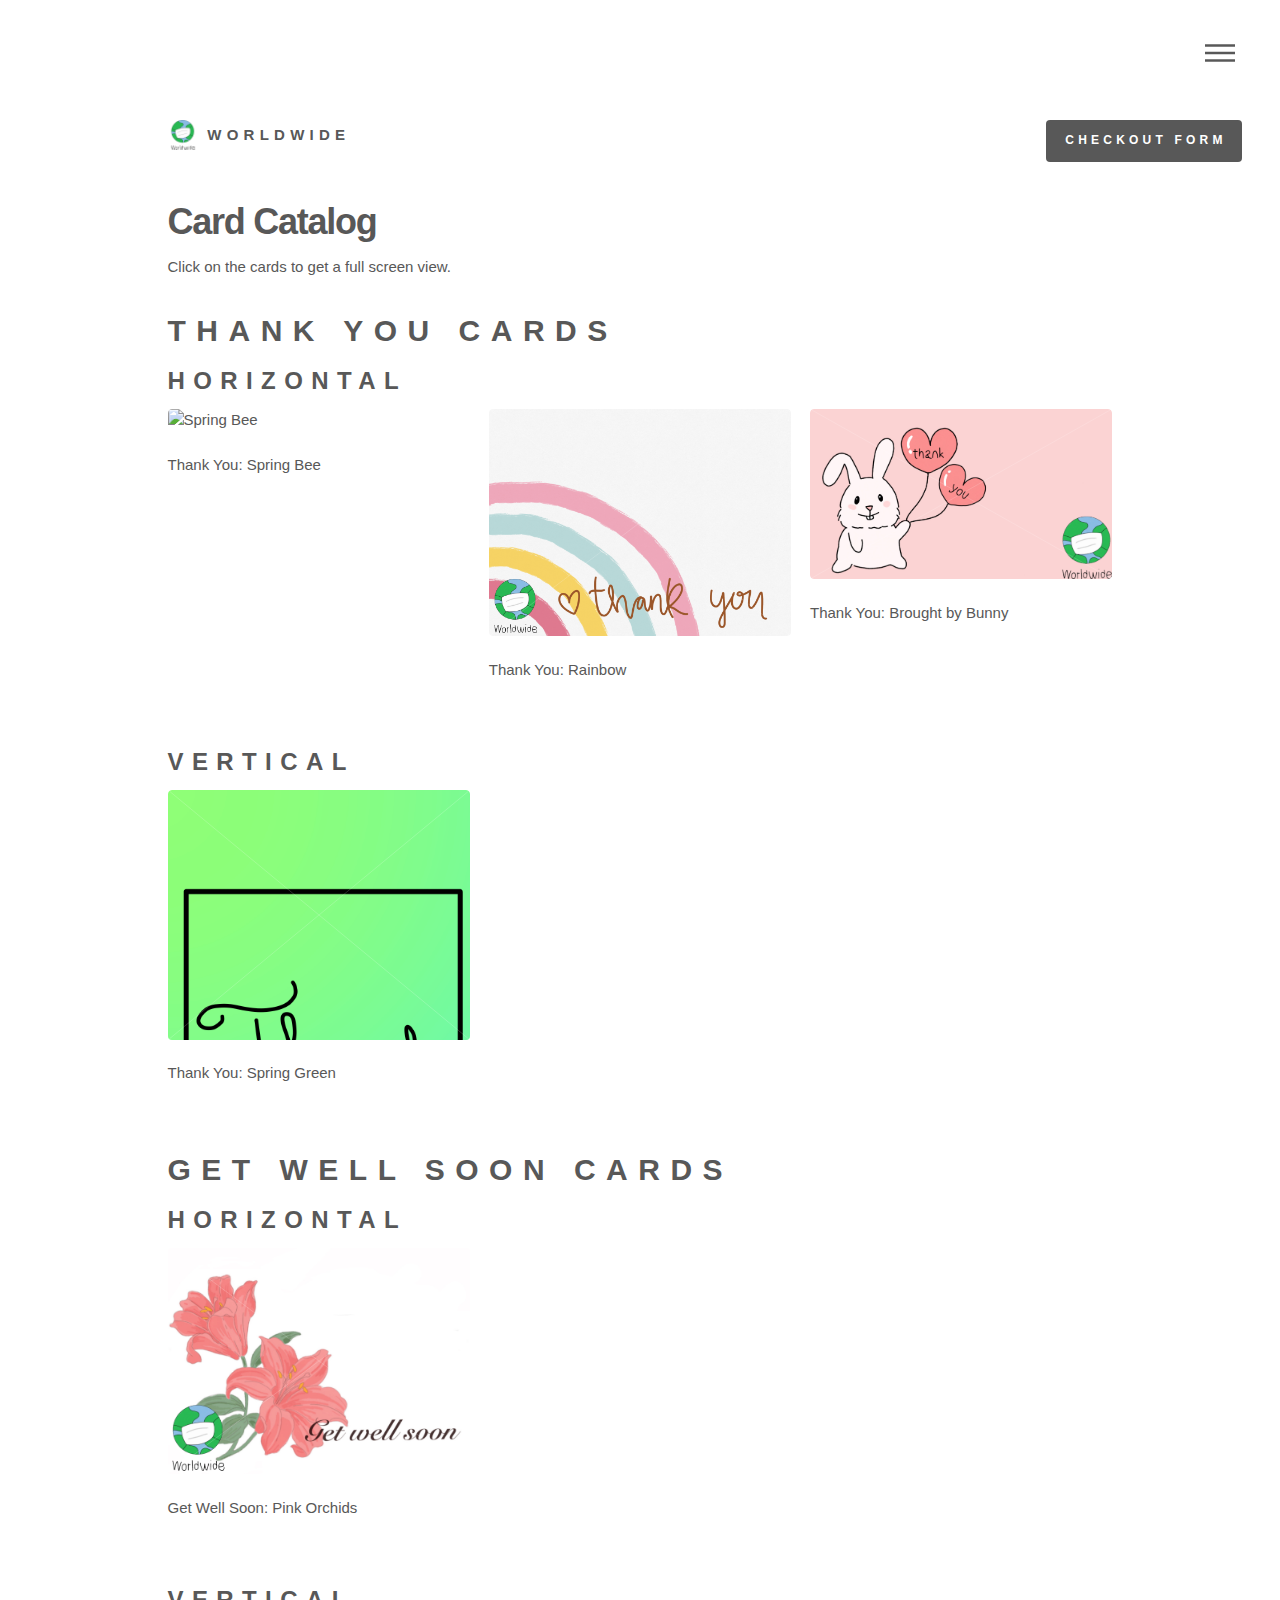
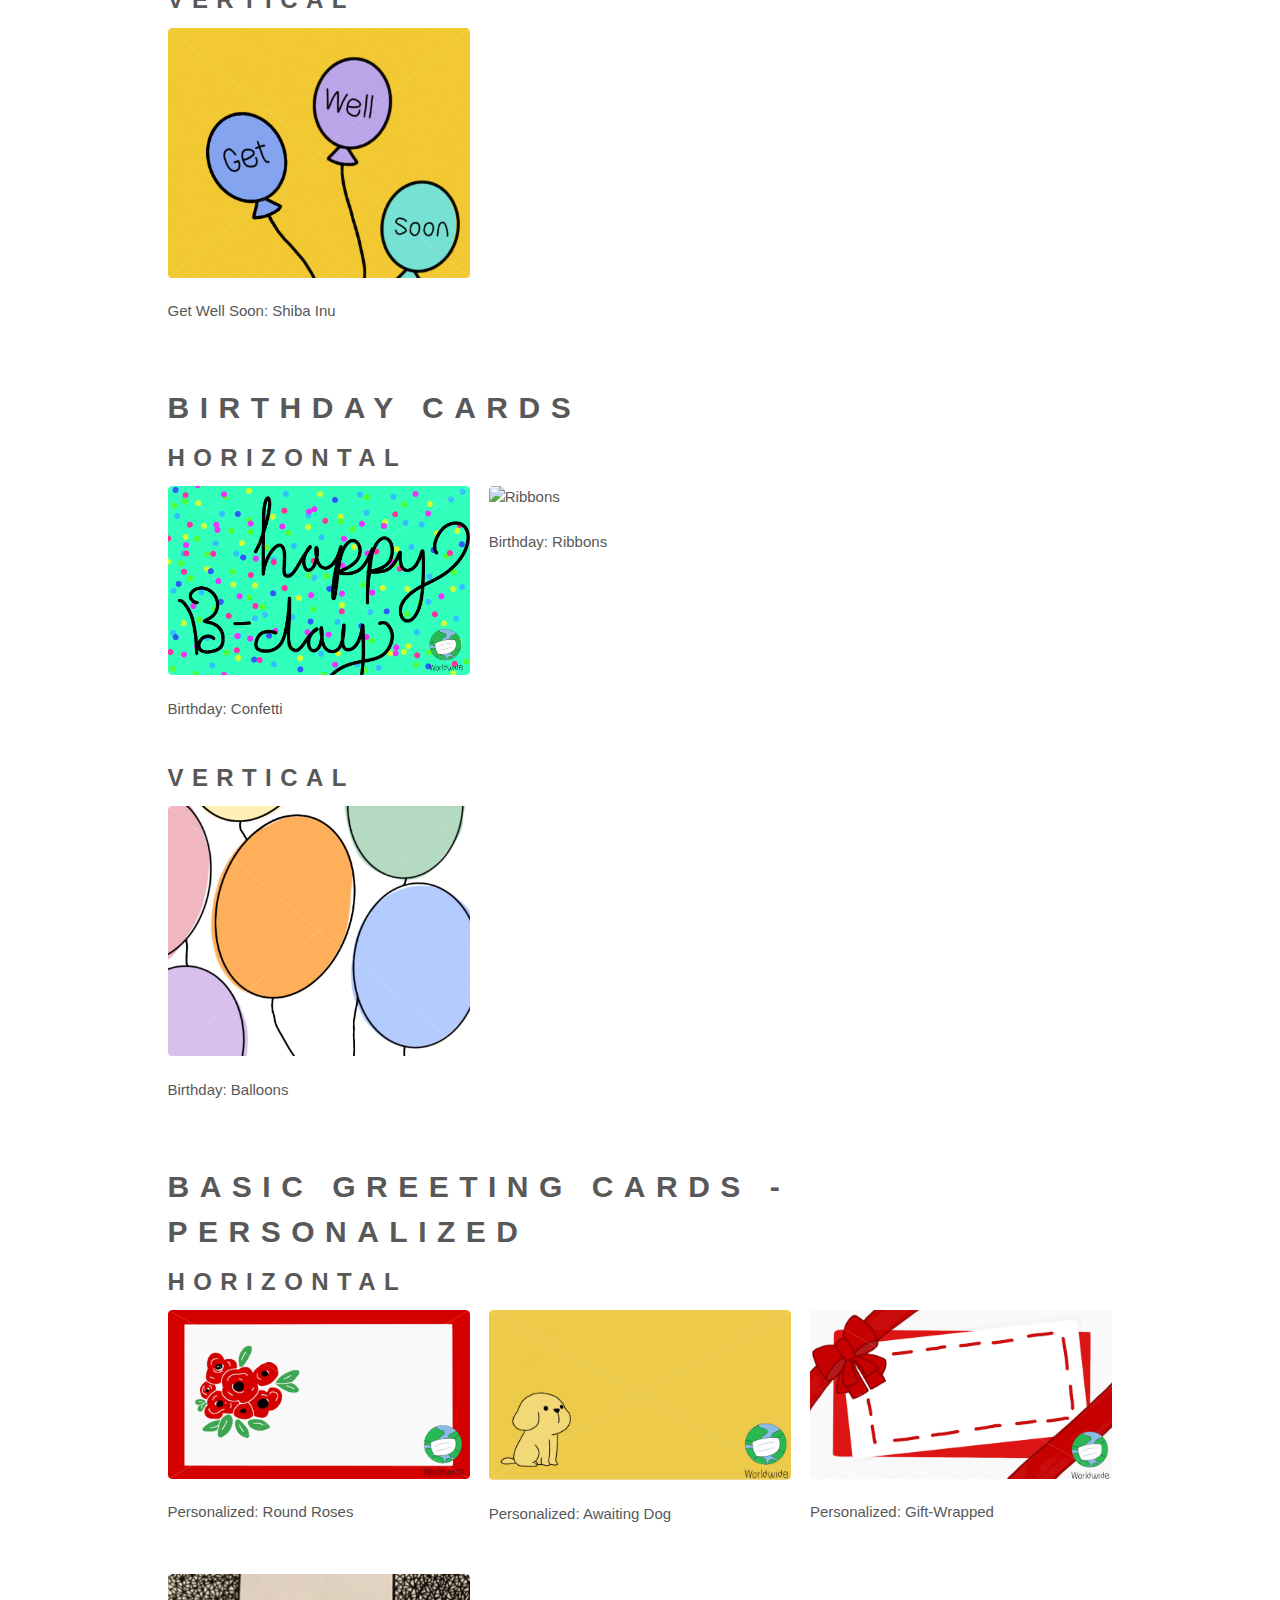
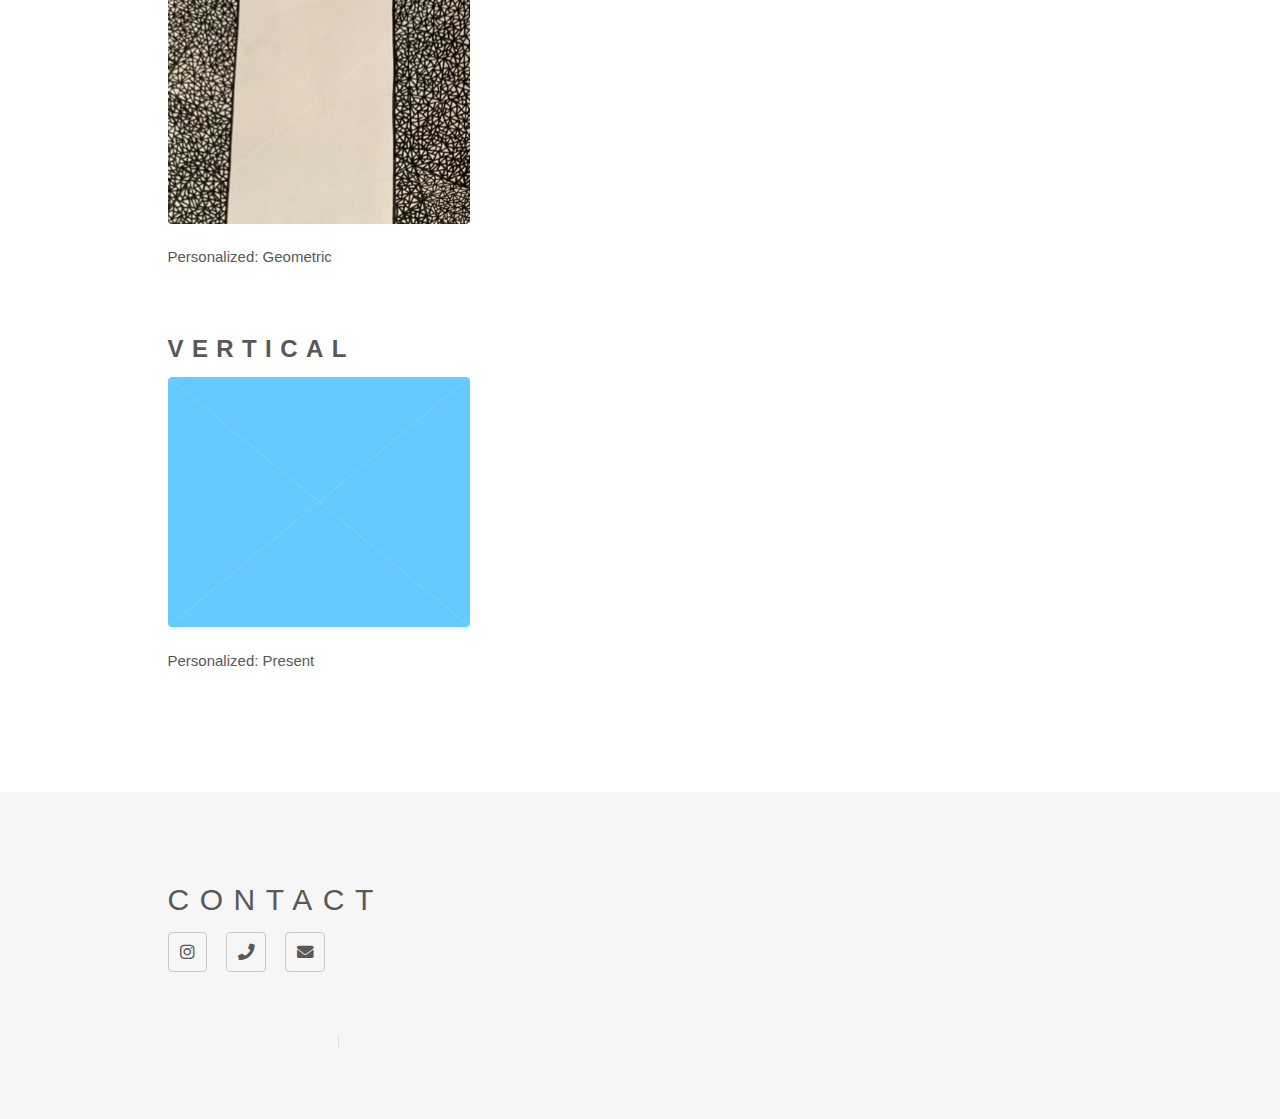
==== commit 80af1232: "Changed names of images" ====
--- a/index.html
+++ b/index.html
@@ -134,7 +134,7 @@
                 <section class="tiles">
                     <article>
                         <span class="image">
-                            <img src="images/Watermarked/W-Confetti Bday.png" alt="Confetti"
+                            <img src="images/Watermarked/W-Confetti Birthday Card.png" alt="Confetti"
                                 onclick="onClick(this)" />
                         </span>
                         <br />
@@ -142,7 +142,7 @@
                     </article>
                     <article>
                         <span class="image">
-                            <img src="images/Watermarked/W-Birthday ribbons card.png" alt="Ribbons"
+                            <img src="images/Watermarked/W-Birthday Ribbons Card.png" alt="Ribbons"
                                 onclick="onClick(this)" />
                         </span>
                         <br />
@@ -203,7 +203,7 @@
                 <section class="tiles">
                     <article>
                         <span class="image">
-                            <img src="images/Watermarked/W-Present.png" alt="Present" onclick="onClick(this)" />
+                            <img src="images/Watermarked/W-Present Basic Greeting Card.png" alt="Present" onclick="onClick(this)" />
                         </span>
                         <br />
                         <p>Personalized: Present</p>
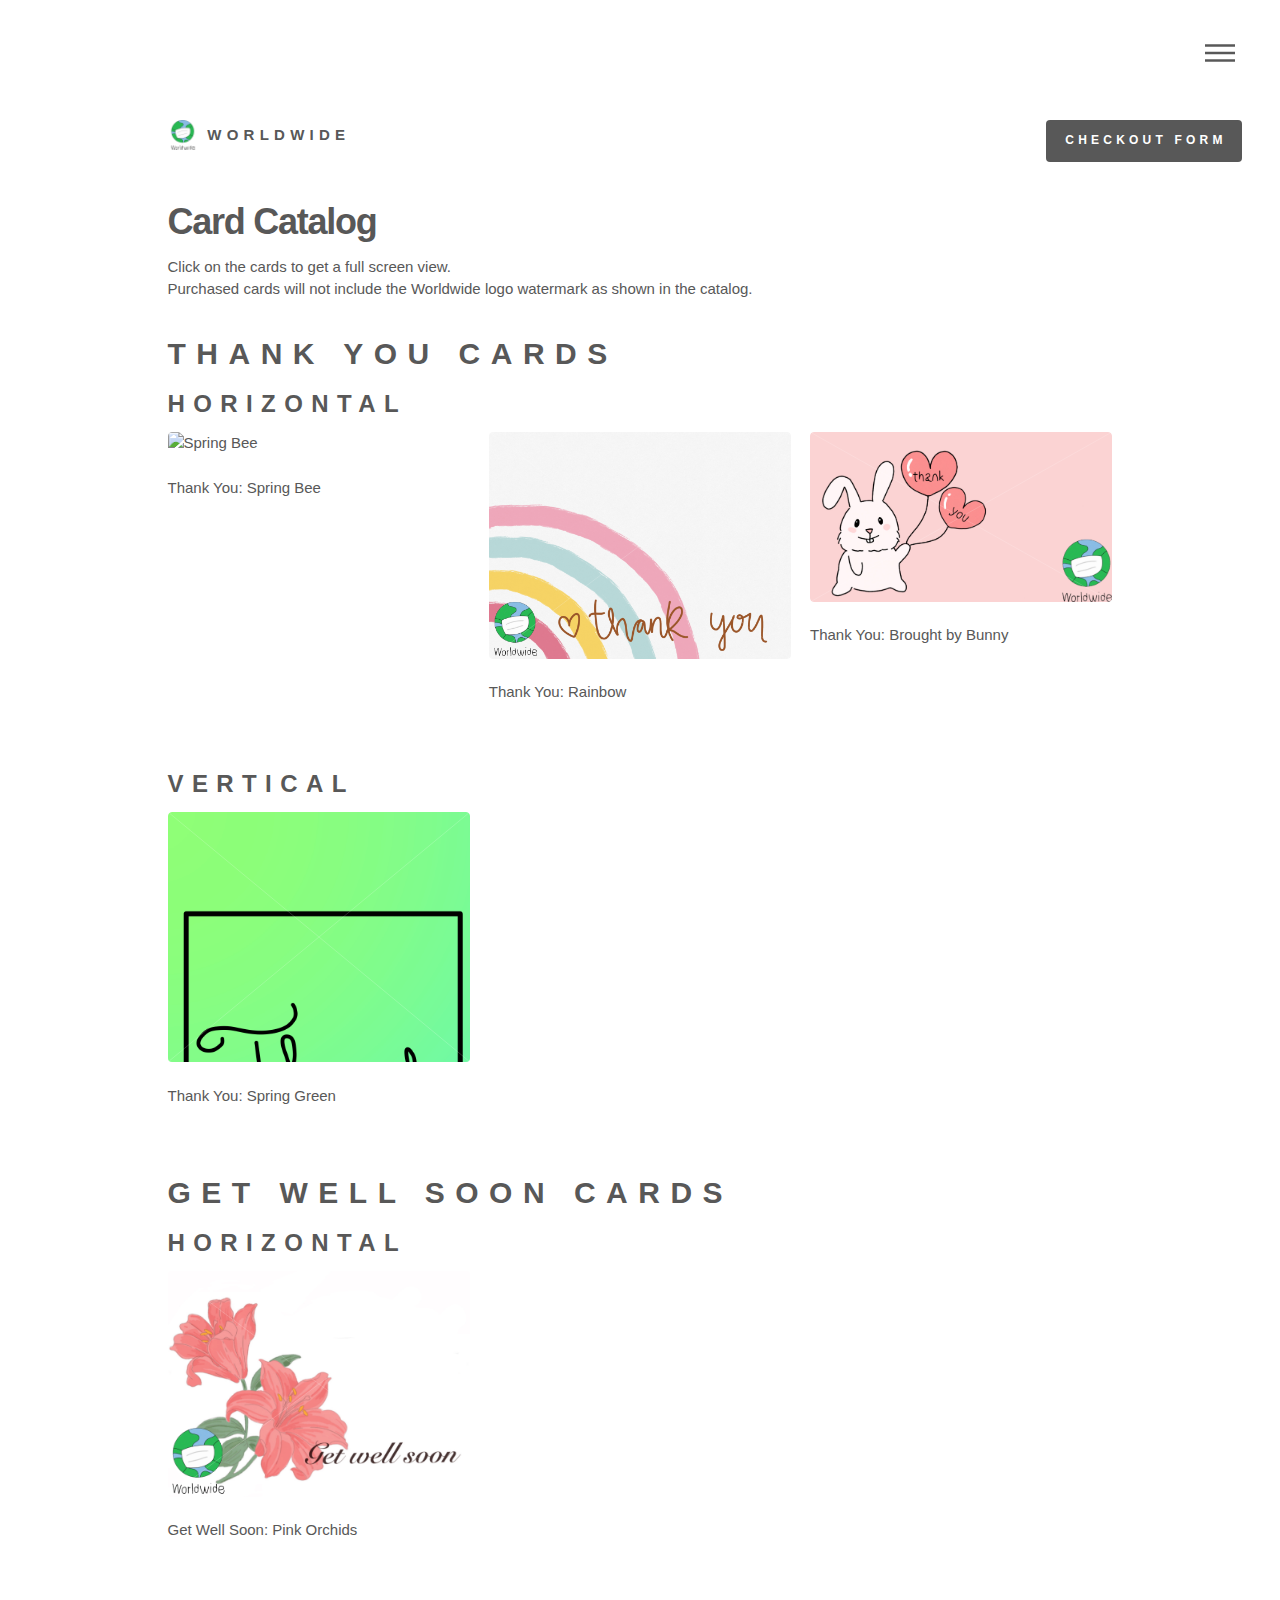
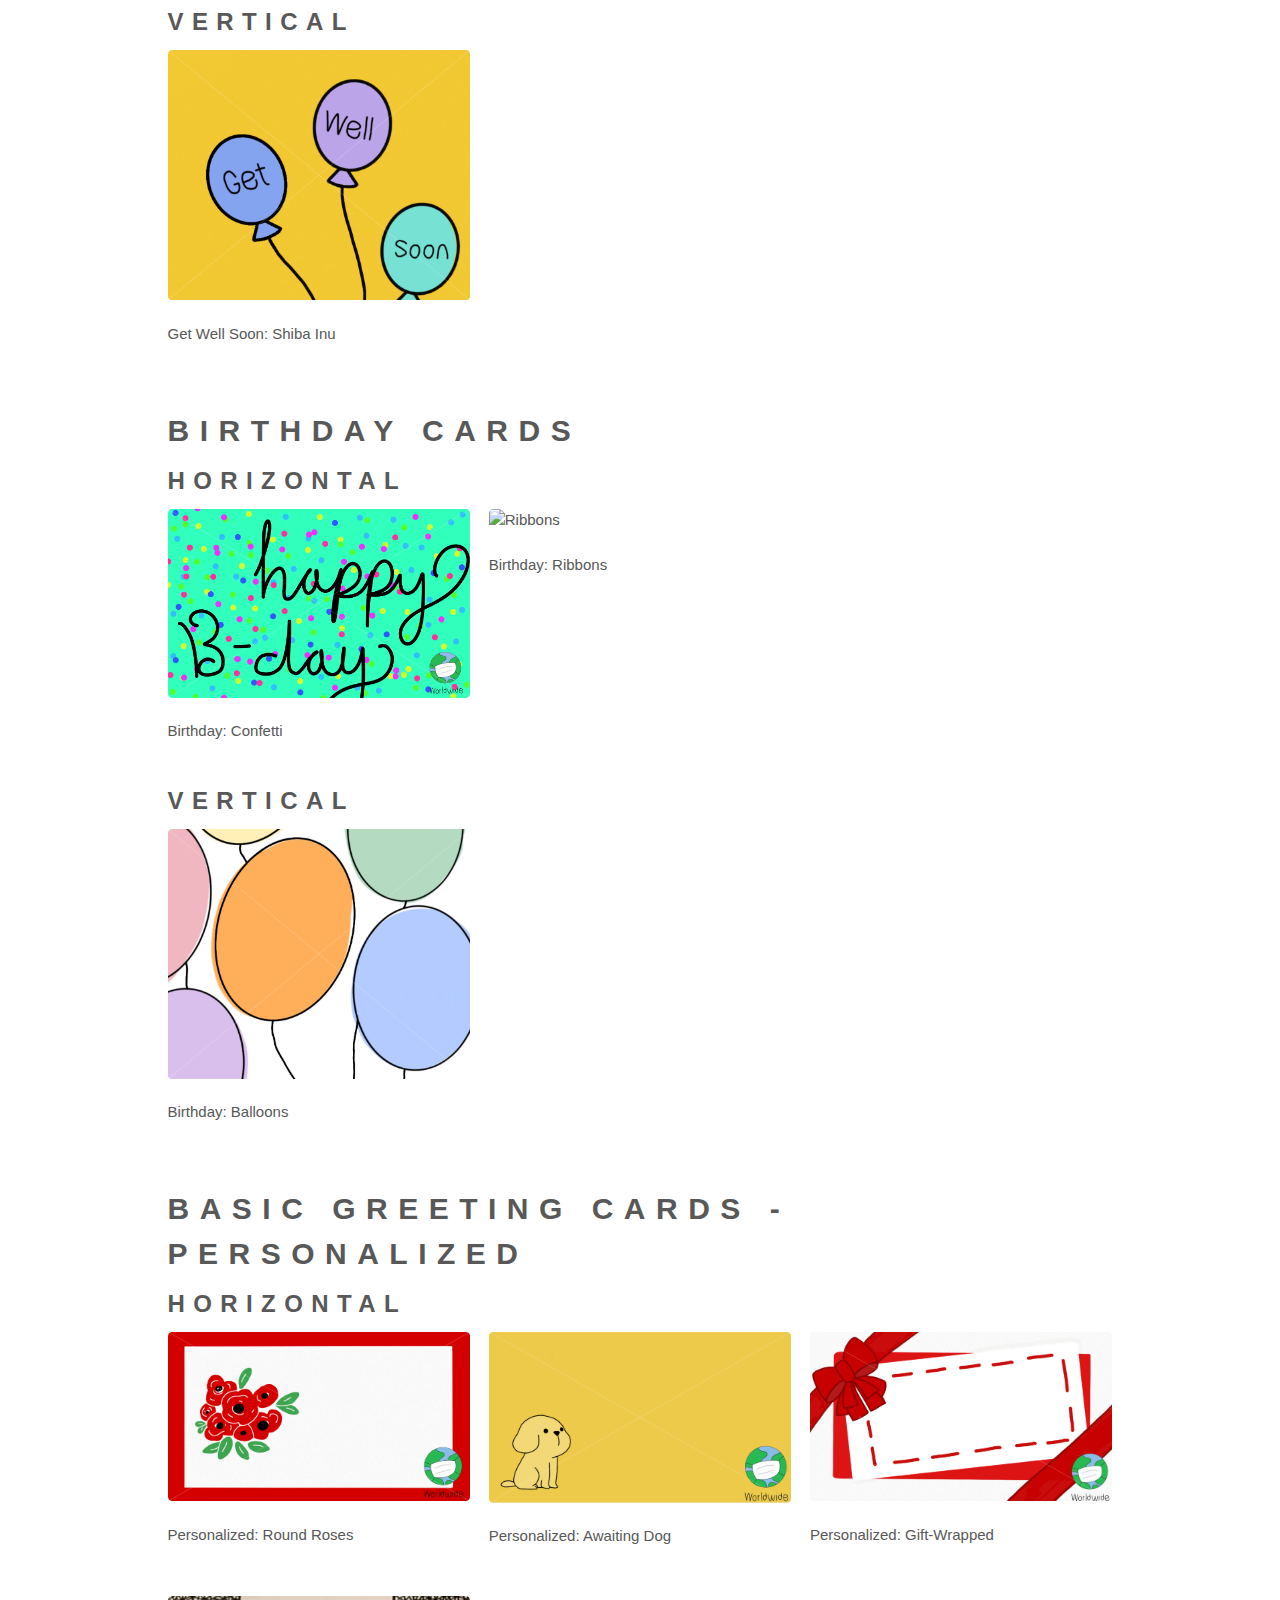
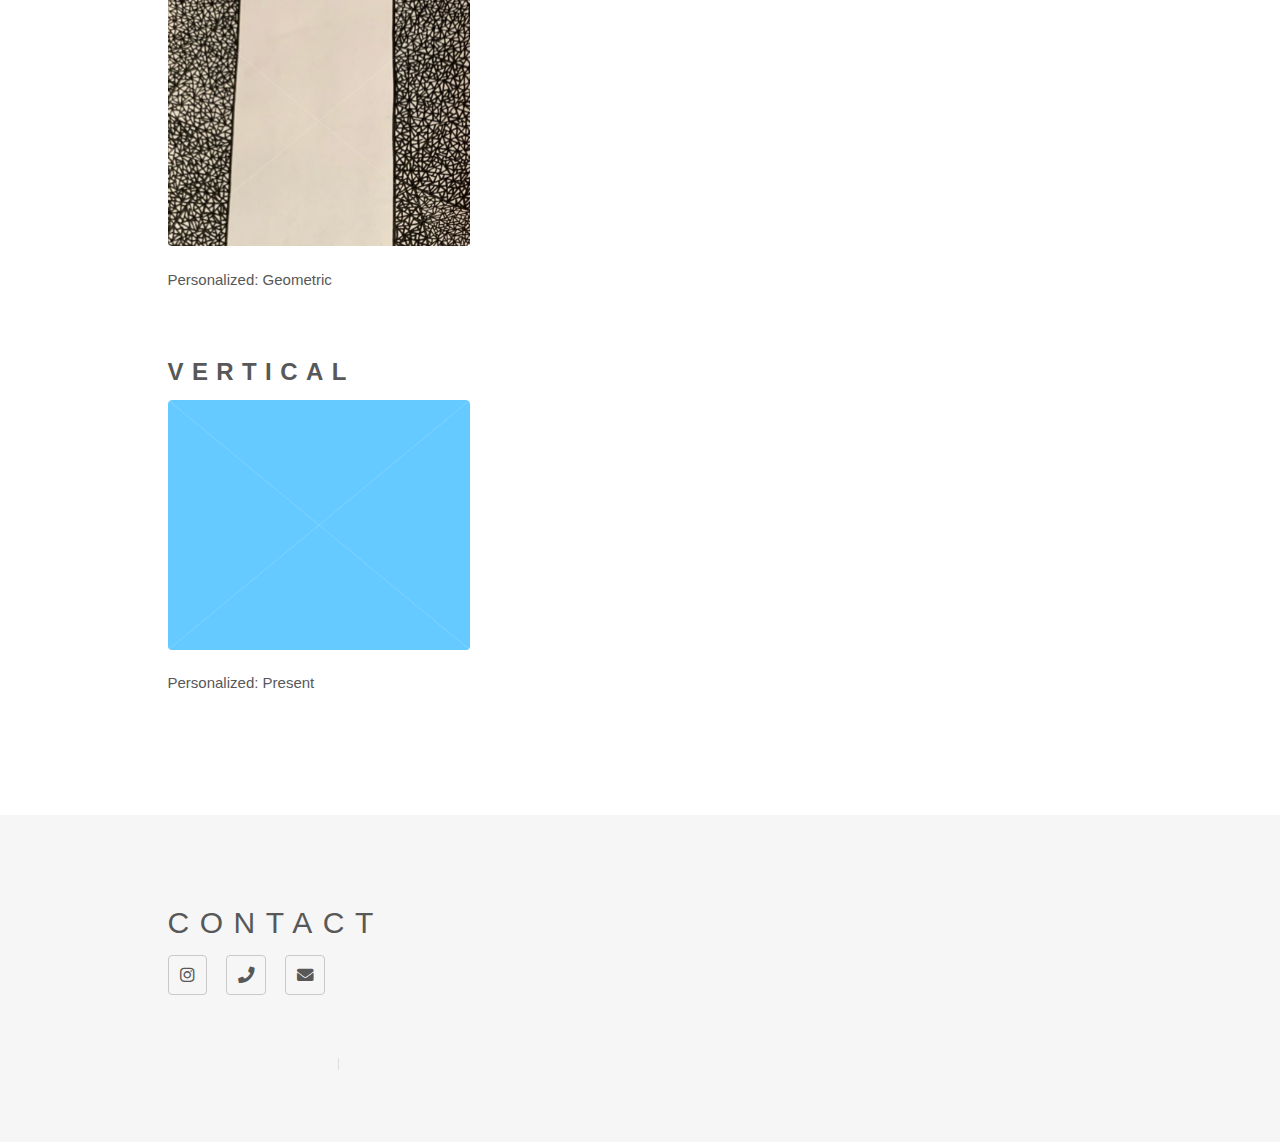
==== commit c27d3125: "Update index.html" ====
--- a/index.html
+++ b/index.html
@@ -58,7 +58,7 @@
         <div id="main">
             <div class="inner">
                 <h1><b>Card Catalog</b></h1>
-                <p>Click on the cards to get a full screen view.</p>
+                <p>Click on the cards to get a full screen view.<br/>Purchased cards will not include the Worldwide logo watermark as shown in the catalog.</p>
                 <!-- Insert Thank you cards here -->
                 <h2><b>Thank You Cards</b></h2>
                 <h3><b>Horizontal</b></h3>
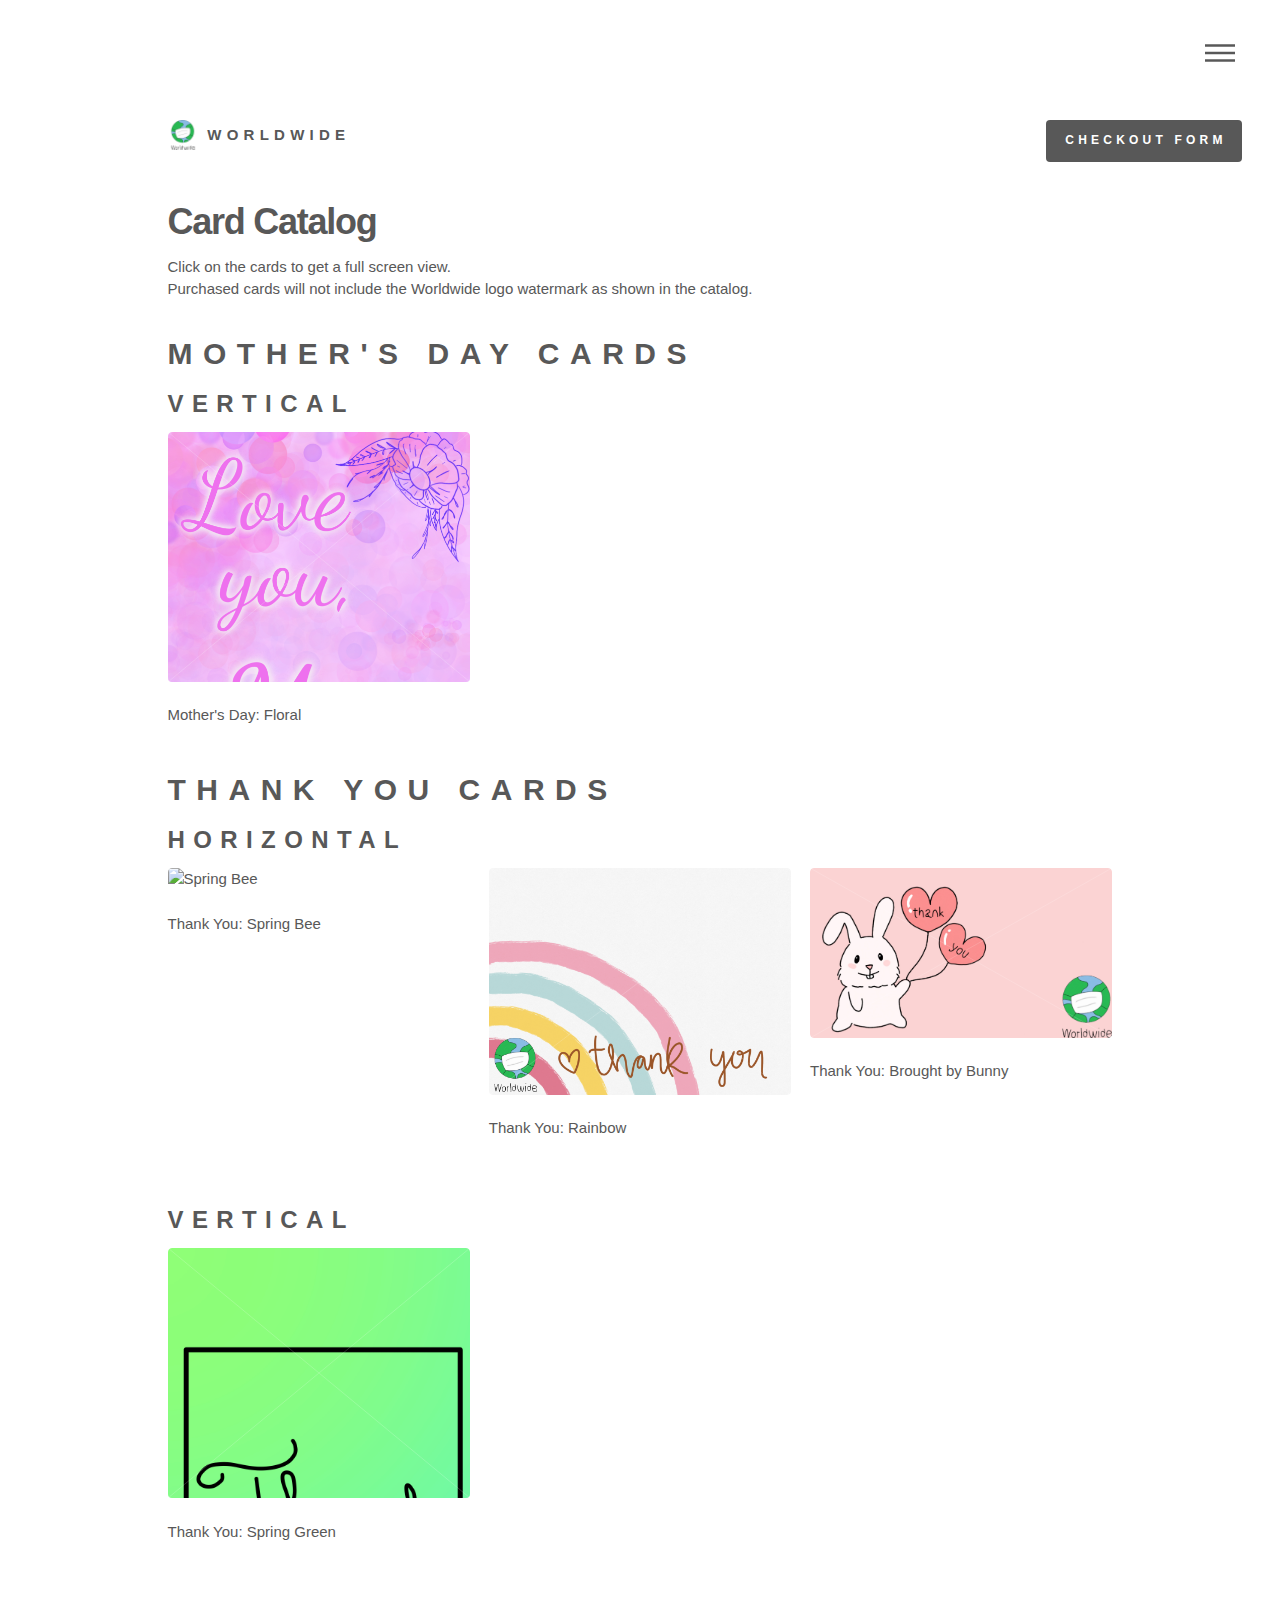
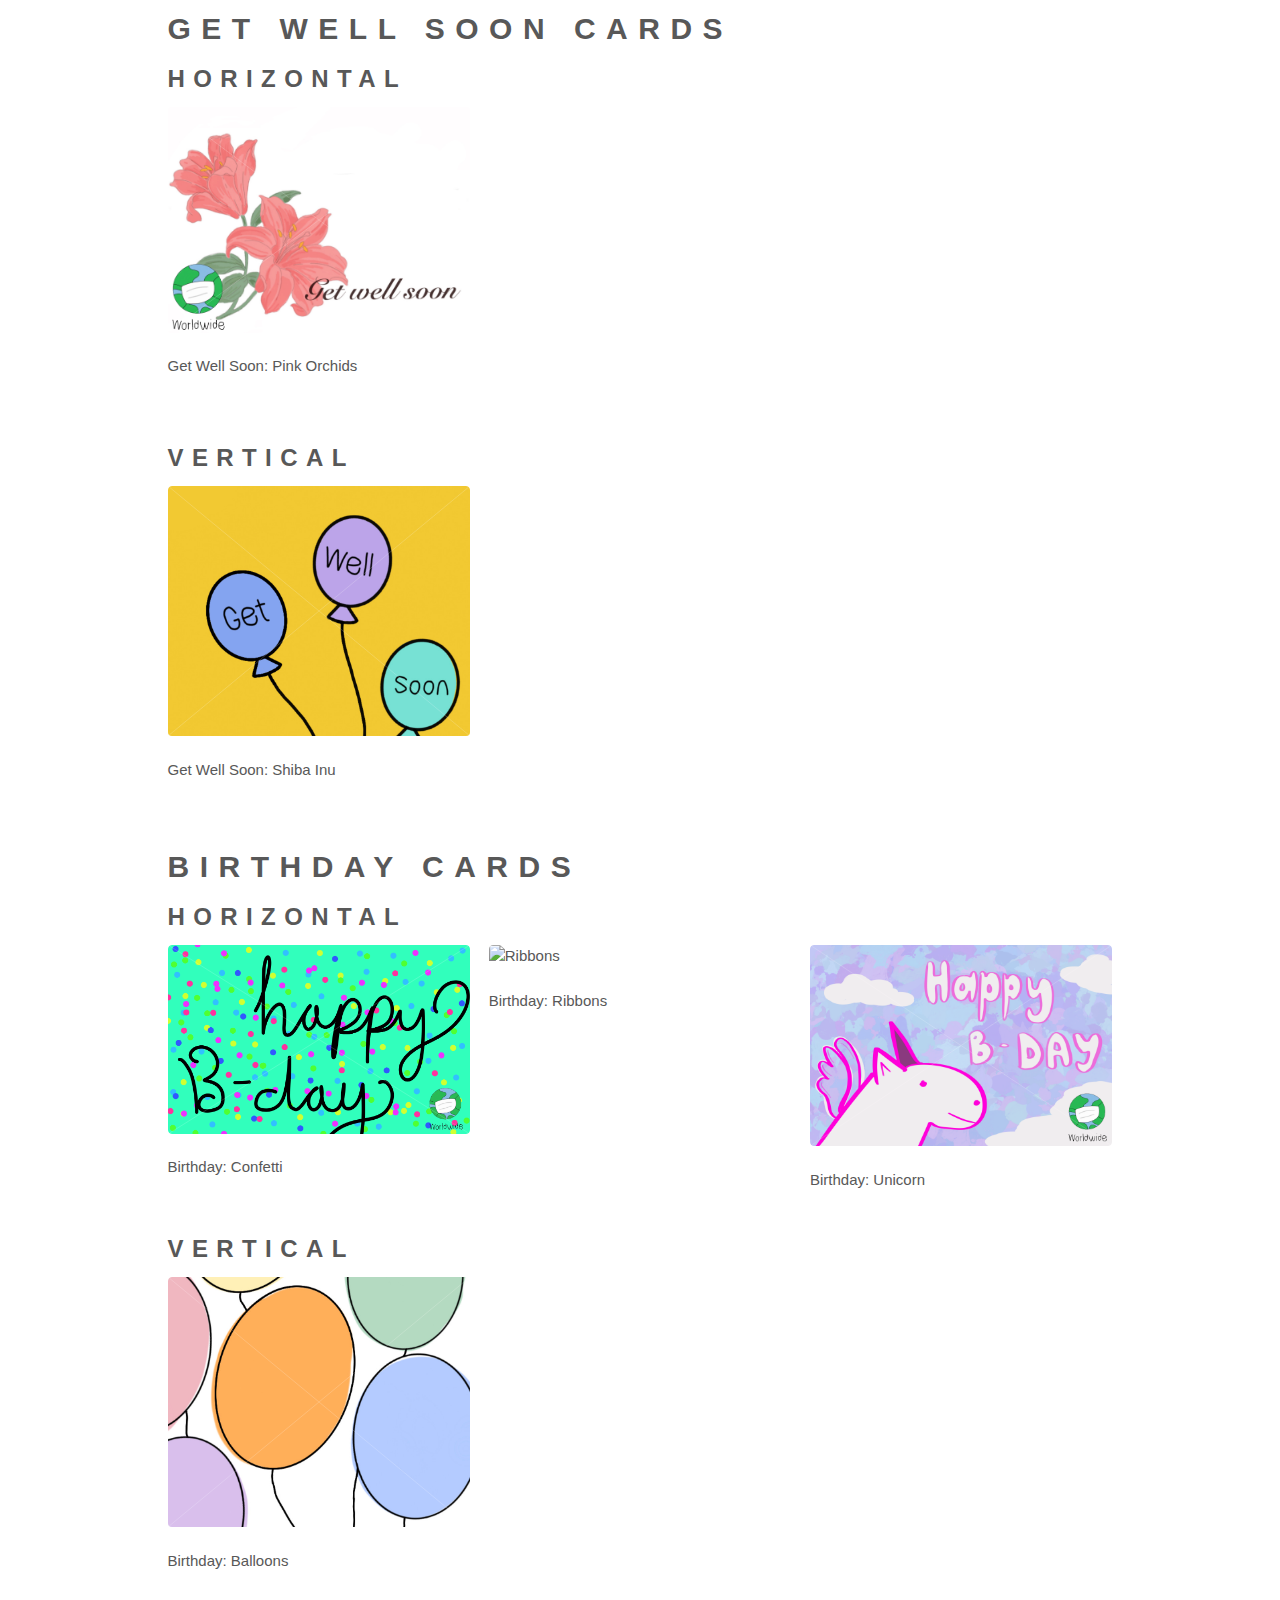
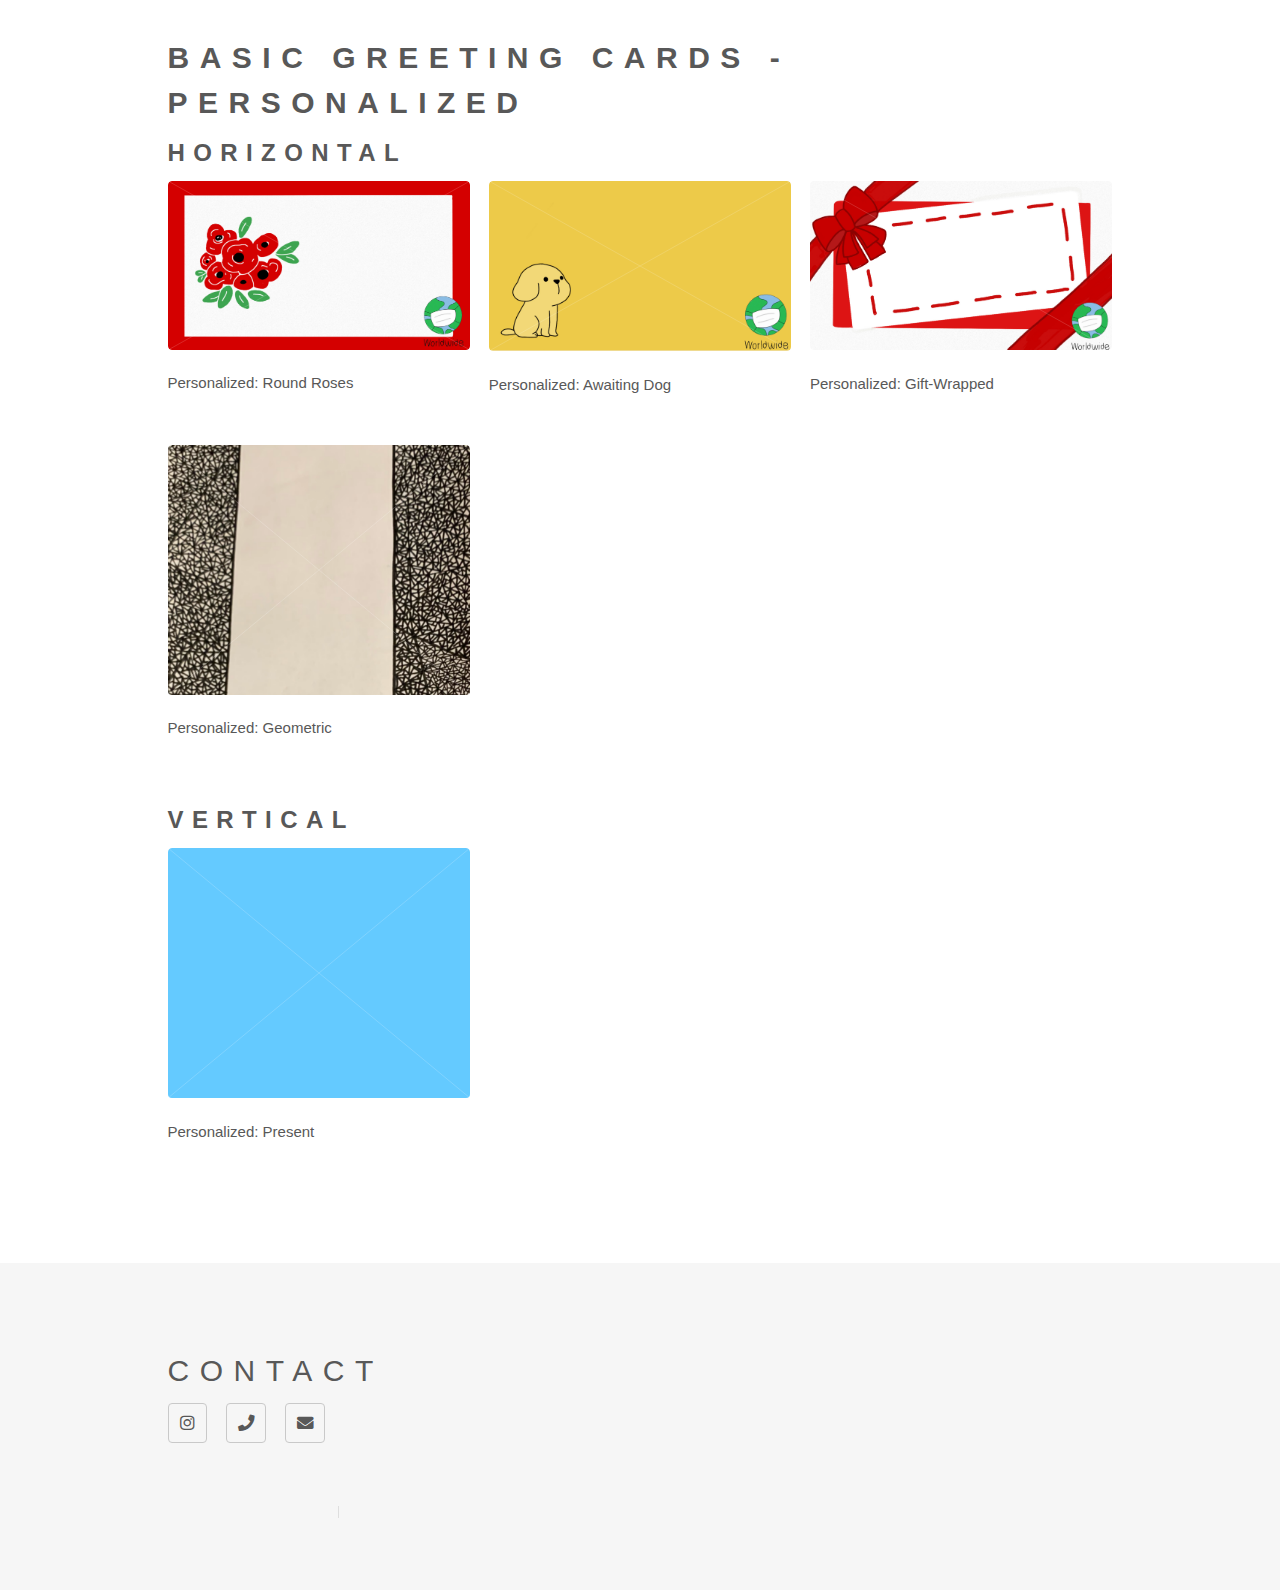
==== commit 3b67e69d: "Working ribbon card + 2 new cards" ====
--- a/index.html
+++ b/index.html
@@ -59,7 +59,20 @@
             <div class="inner">
                 <h1><b>Card Catalog</b></h1>
                 <p>Click on the cards to get a full screen view.<br/>Purchased cards will not include the Worldwide logo watermark as shown in the catalog.</p>
-                <!-- Insert Thank you cards here -->
+                <!-- Insert Mother's Day cards here -->
+                <h2><b>Mother's Day Cards</b></h2>
+                <!-- Don't have horizontal as of this moment-->
+                <h3><b>Vertical</b></h3>
+                <section class="tiles">
+                    <article>
+                        <span class="image">
+                            <img src="images/Watermarked/W-Mom Floral.PNG" alt="Floral"
+                                onclick="onClick(this)" />
+                        </span>
+                        <br />
+                        <p>Mother's Day: Floral</p>
+                    </article>
+                </section>
                 <h2><b>Thank You Cards</b></h2>
                 <h3><b>Horizontal</b></h3>
                 <section class="tiles">
@@ -147,6 +160,14 @@
                         </span>
                         <br />
                         <p>Birthday: Ribbons</p>
+                    </article>
+                    <article>
+                        <span class="image">
+                            <img src="images/Watermarked/W-Birthday Unicorn.PNG" alt="Unicorn"
+                                onclick="onClick(this)" />
+                        </span>
+                        <br />
+                        <p>Birthday: Unicorn</p>
                     </article>
                 </section>
                 <h3><b>Vertical</b></h3>
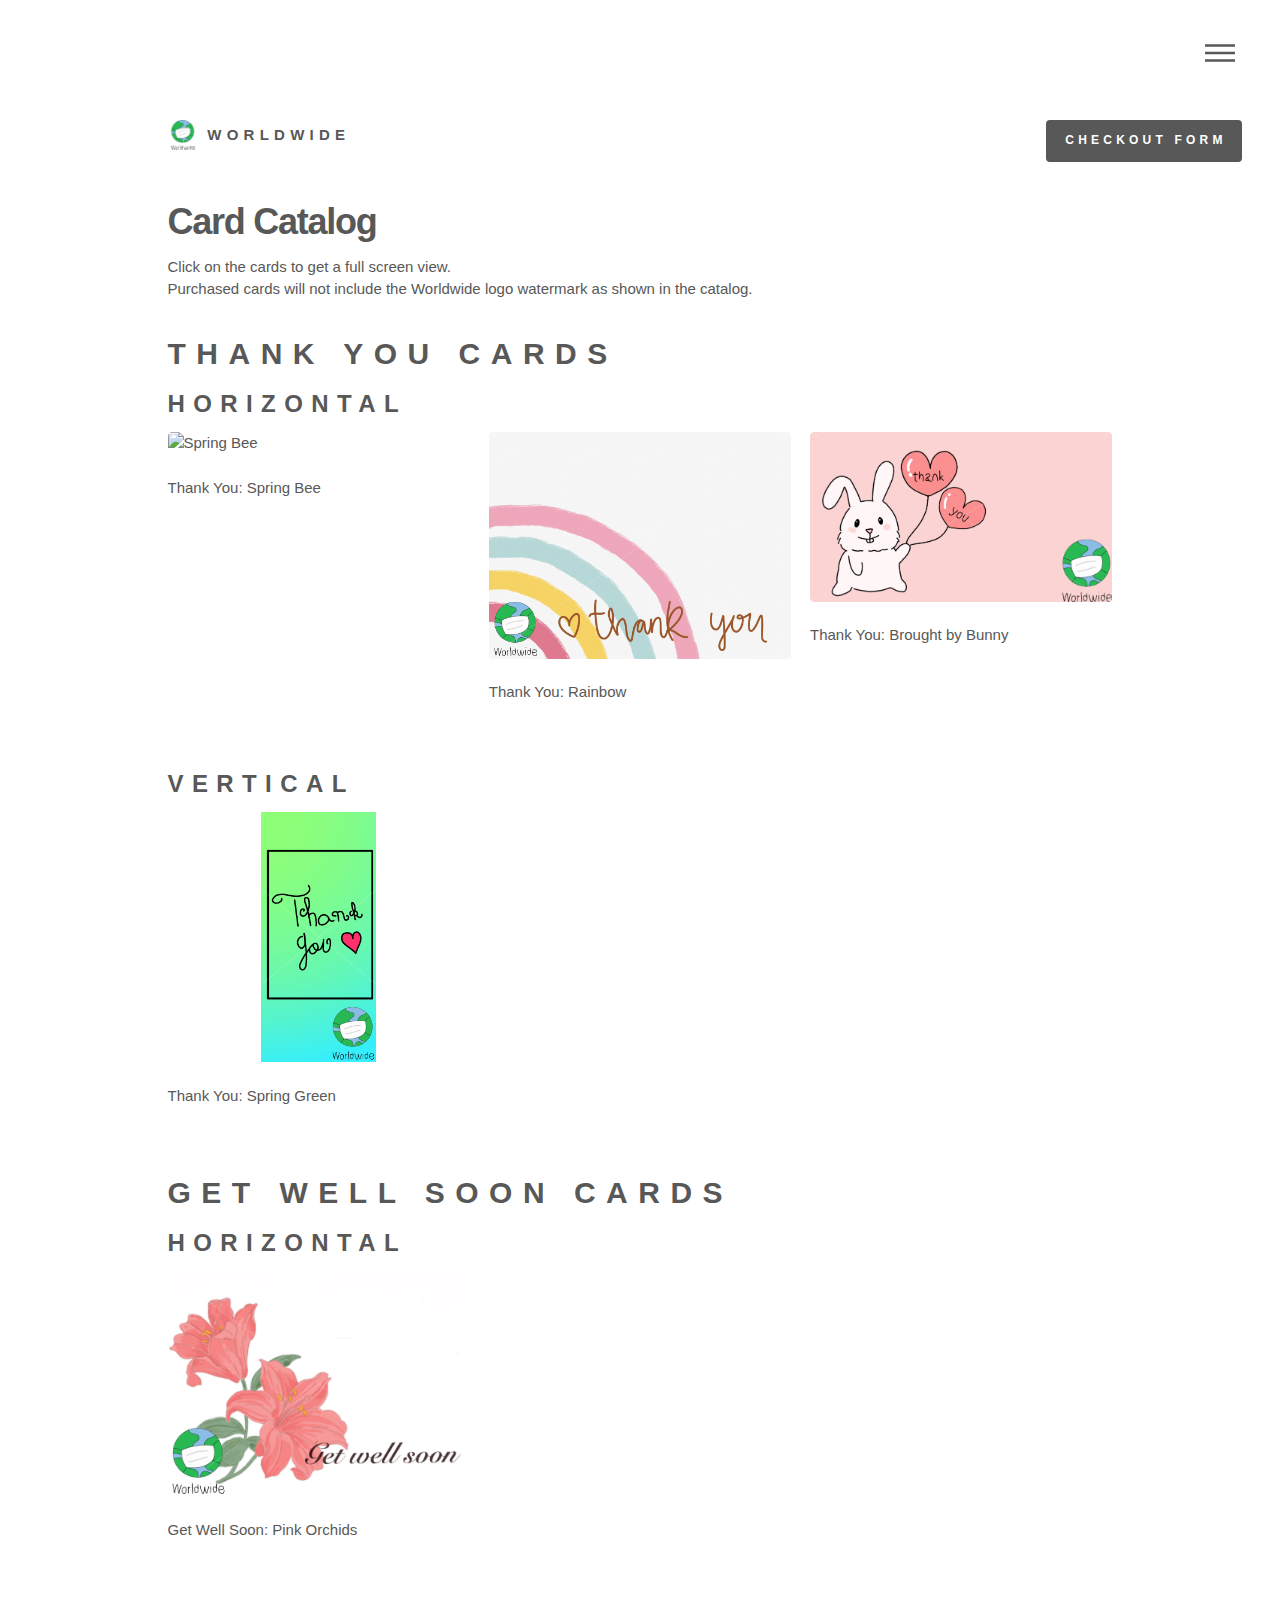
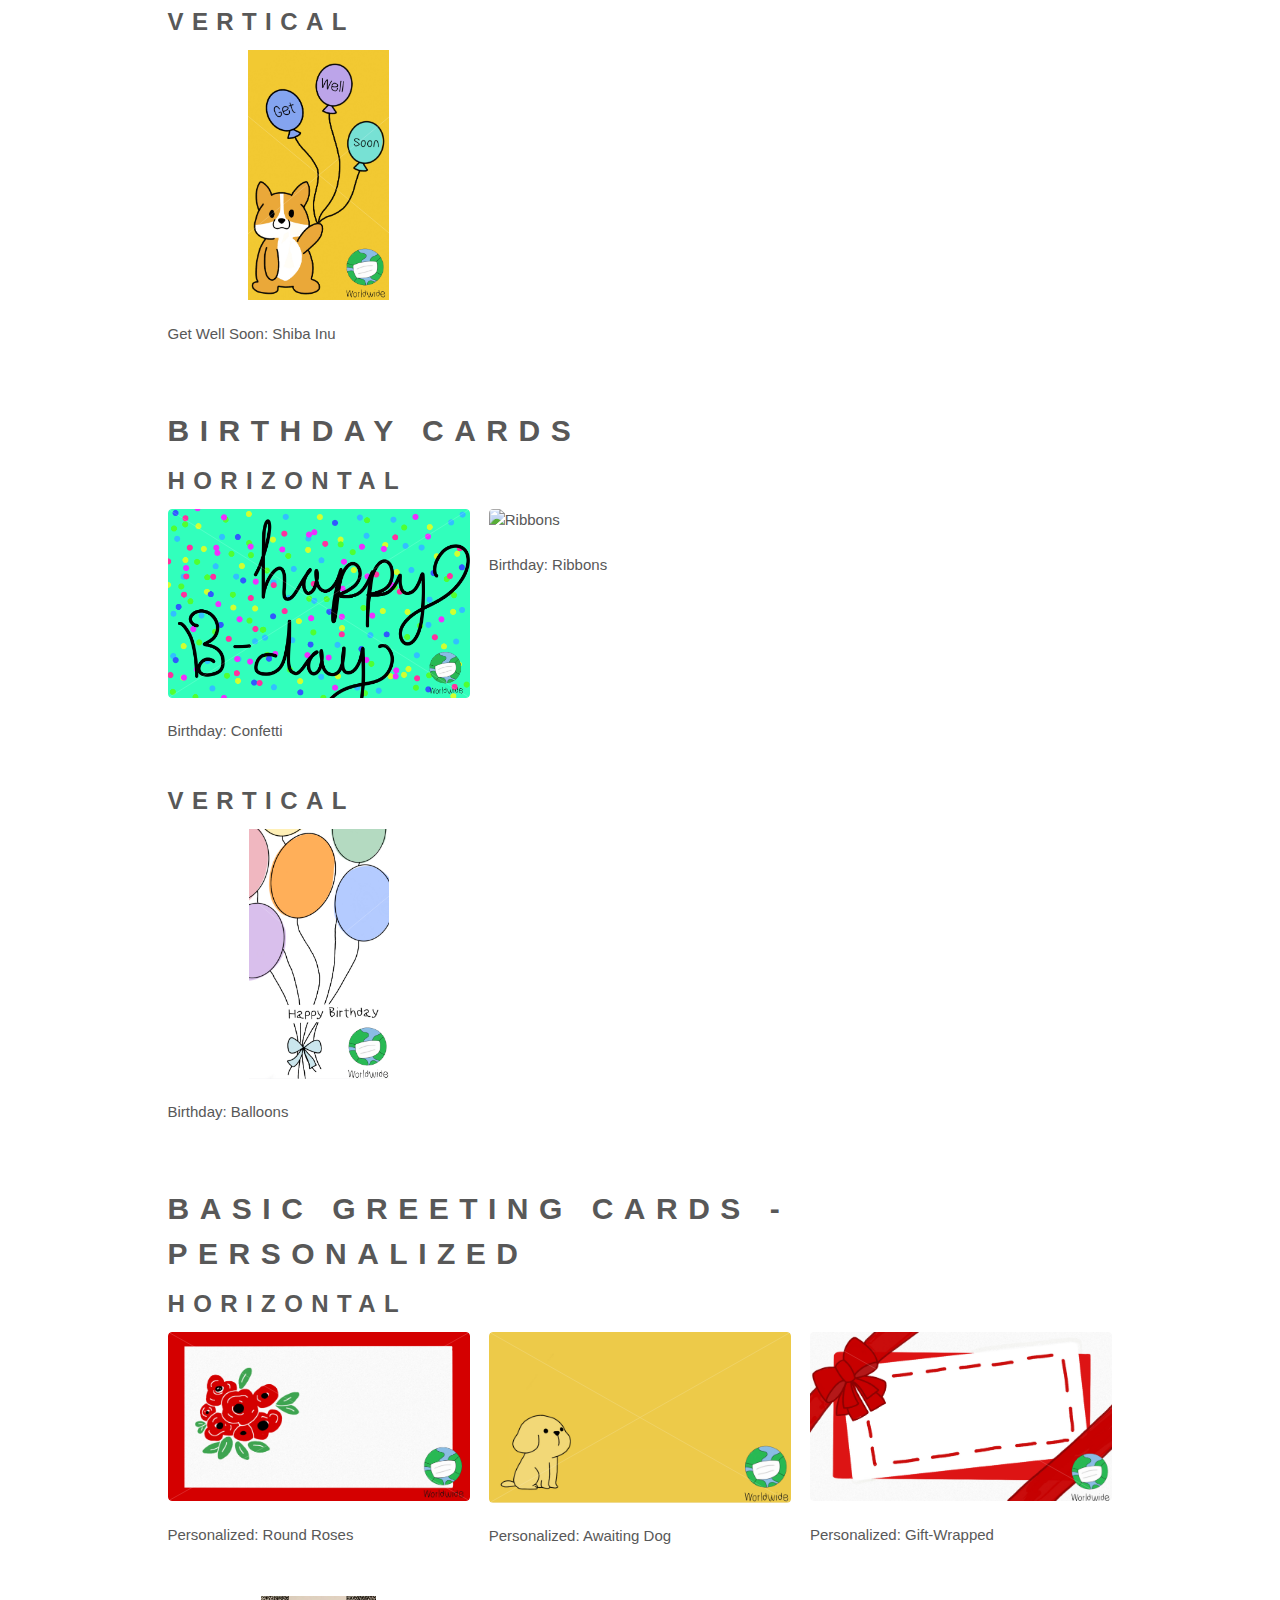
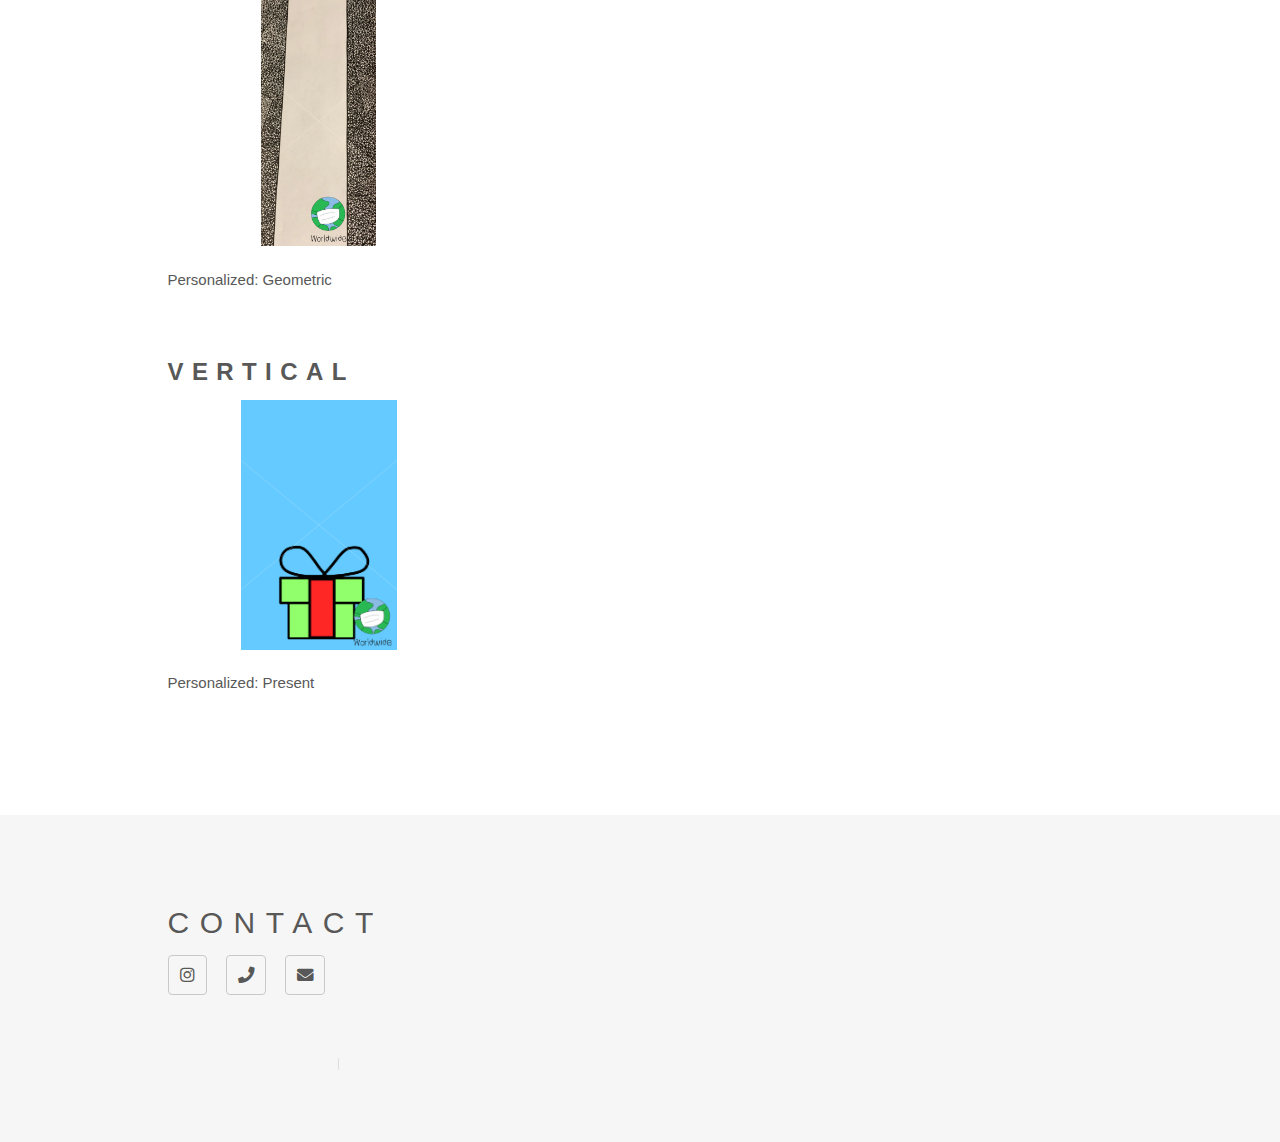
==== commit cc404841: "Updated files" ====
--- a/index.html
+++ b/index.html
@@ -48,7 +48,7 @@
         <nav id="menu">
             <h2>Menu</h2>
             <ul>
-                <li><a href="index.html">Home</a></li>
+                <li><a href="index.html">Card Catalog</a></li>
                 <li><a href="about.html">About Us</a></li>
                 <li><a href="https://docs.google.com/forms/d/e/1FAIpQLScWPvs-XB37aFLEl3bxMXYkibfJmqZ2wy3A44uFEUy0QWjzsg/viewform?usp=sf_link " target="_blank">Checkout Form</a></li>
             </ul>
@@ -59,25 +59,12 @@
             <div class="inner">
                 <h1><b>Card Catalog</b></h1>
                 <p>Click on the cards to get a full screen view.<br/>Purchased cards will not include the Worldwide logo watermark as shown in the catalog.</p>
-                <!-- Insert Mother's Day cards here -->
-                <h2><b>Mother's Day Cards</b></h2>
-                <!-- Don't have horizontal as of this moment-->
-                <h3><b>Vertical</b></h3>
-                <section class="tiles">
-                    <article>
-                        <span class="image">
-                            <img src="images/Watermarked/W-Mom Floral.PNG" alt="Floral"
-                                onclick="onClick(this)" />
-                        </span>
-                        <br />
-                        <p>Mother's Day: Floral</p>
-                    </article>
-                </section>
+                <!-- Insert Thank you cards here -->
                 <h2><b>Thank You Cards</b></h2>
                 <h3><b>Horizontal</b></h3>
                 <section class="tiles">
                     <article>
-                        <span class="image" id="myBtn">
+                        <span class="image">
                             <img src="images/Watermarked/W-Spring Bee Thank You Card.PNG" alt="Spring Bee"
                                 onclick="onClick(this)" />
                         </span>
@@ -160,14 +147,6 @@
                         </span>
                         <br />
                         <p>Birthday: Ribbons</p>
-                    </article>
-                    <article>
-                        <span class="image">
-                            <img src="images/Watermarked/W-Birthday Unicorn.PNG" alt="Unicorn"
-                                onclick="onClick(this)" />
-                        </span>
-                        <br />
-                        <p>Birthday: Unicorn</p>
                     </article>
                 </section>
                 <h3><b>Vertical</b></h3>
--- a/assets/css/main.css
+++ b/assets/css/main.css
@@ -2602,6 +2602,8 @@
 				.tiles article > .image img {
 					display: block;
 					width: 100%;
+                    object-fit: contain;
+                    max-height: 250px;
 				}
 
 				.tiles article > .image:before {
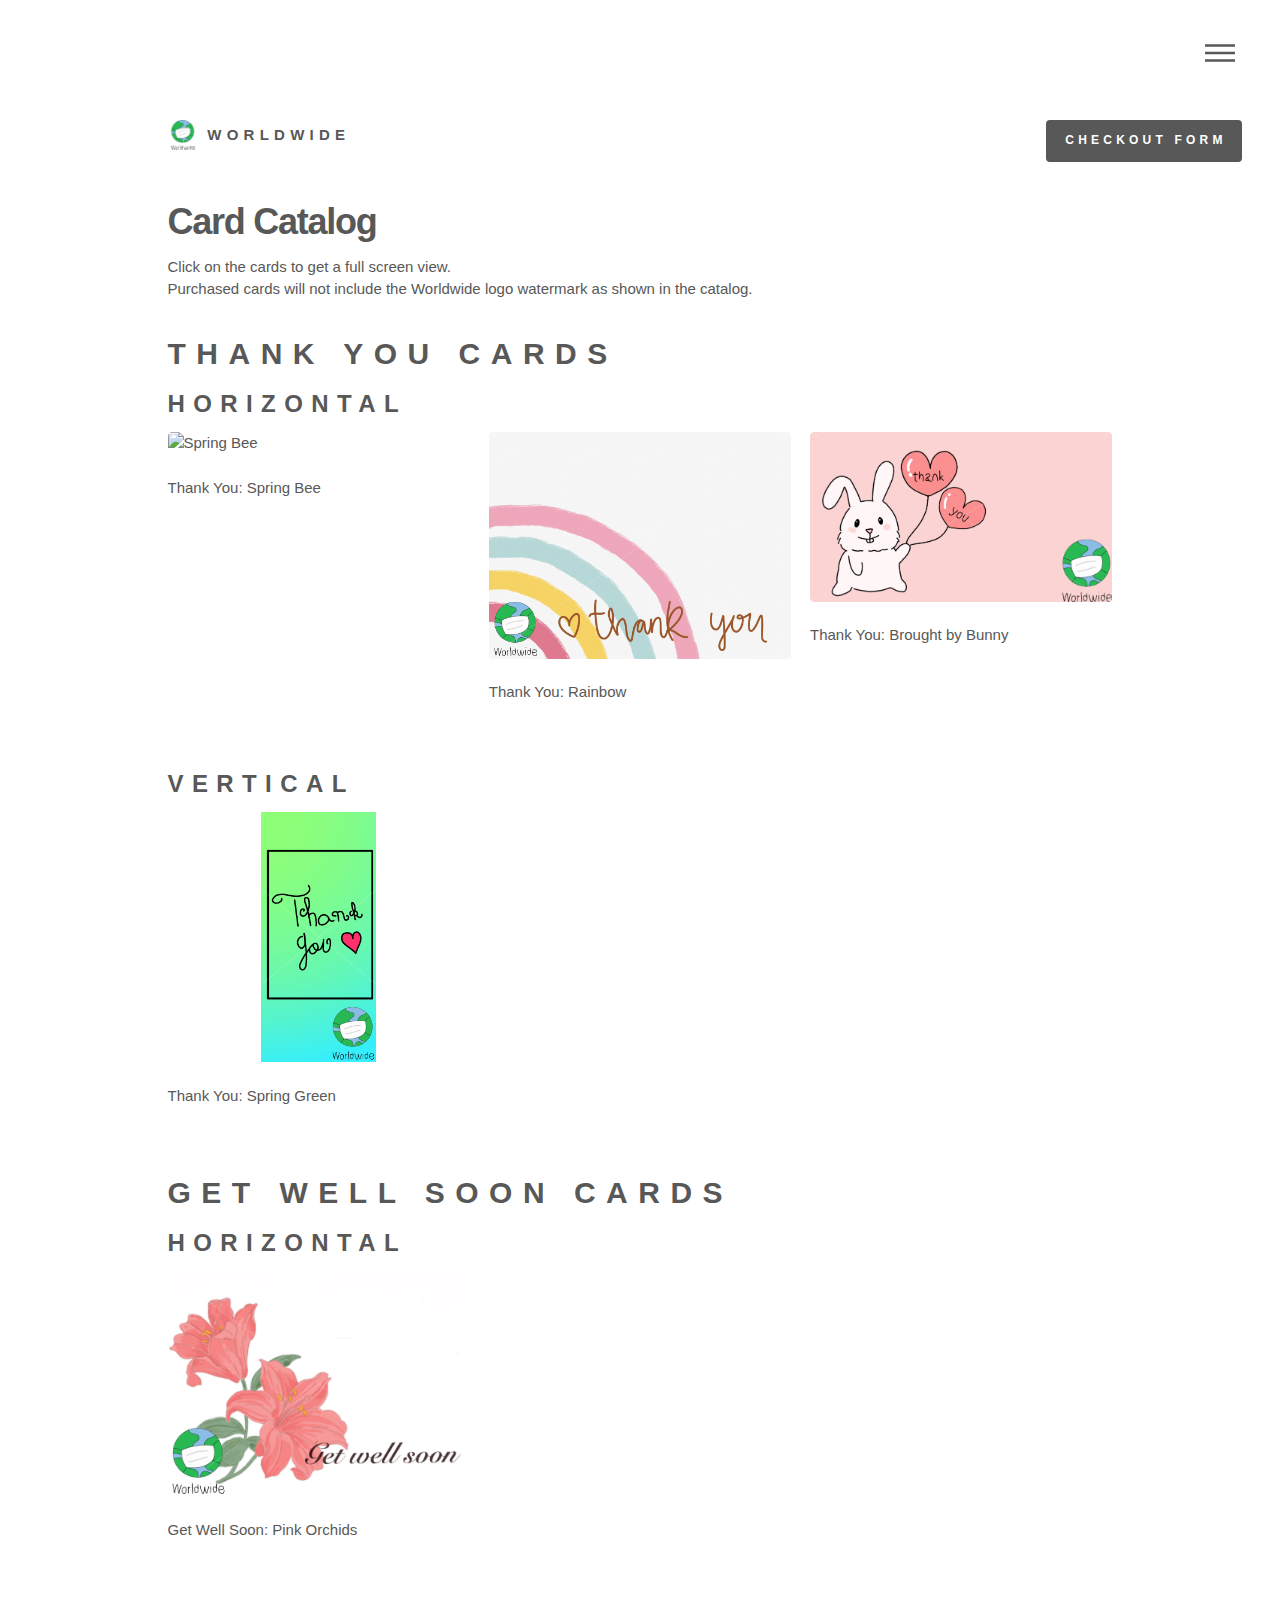
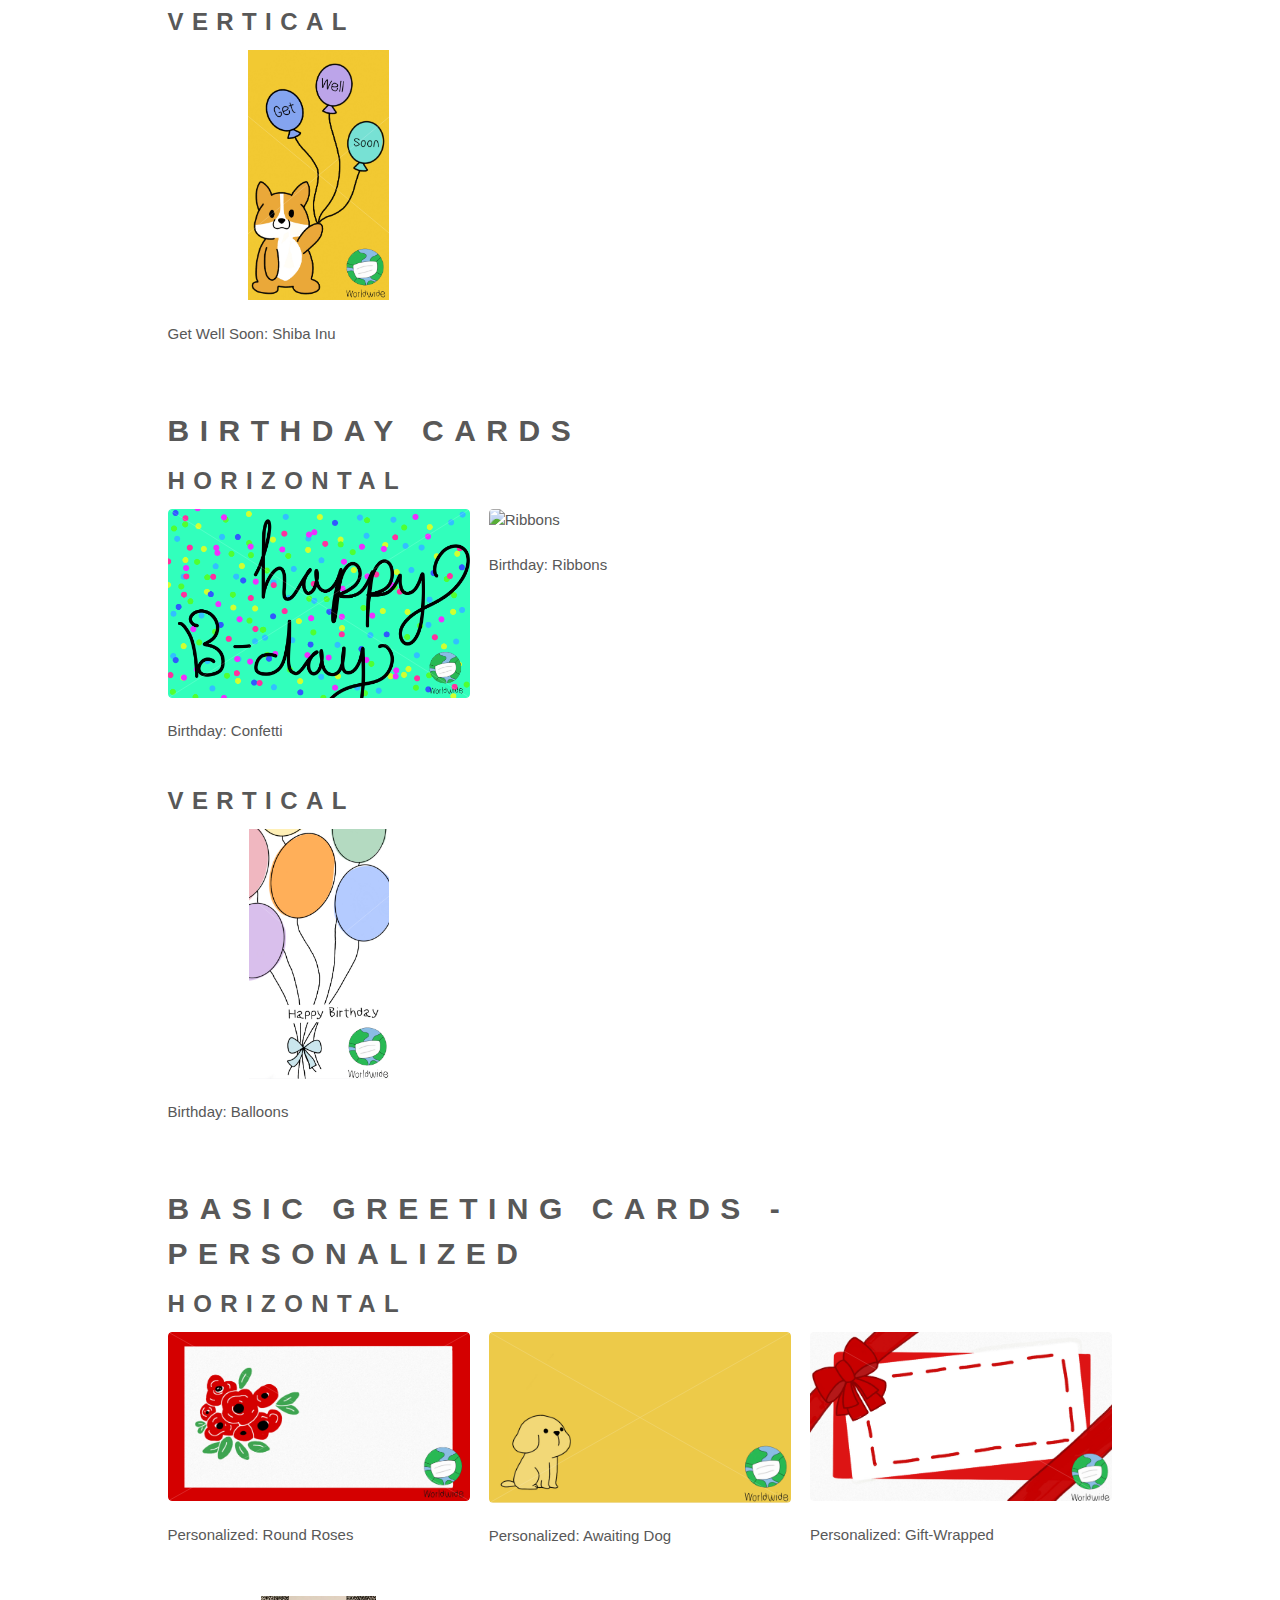
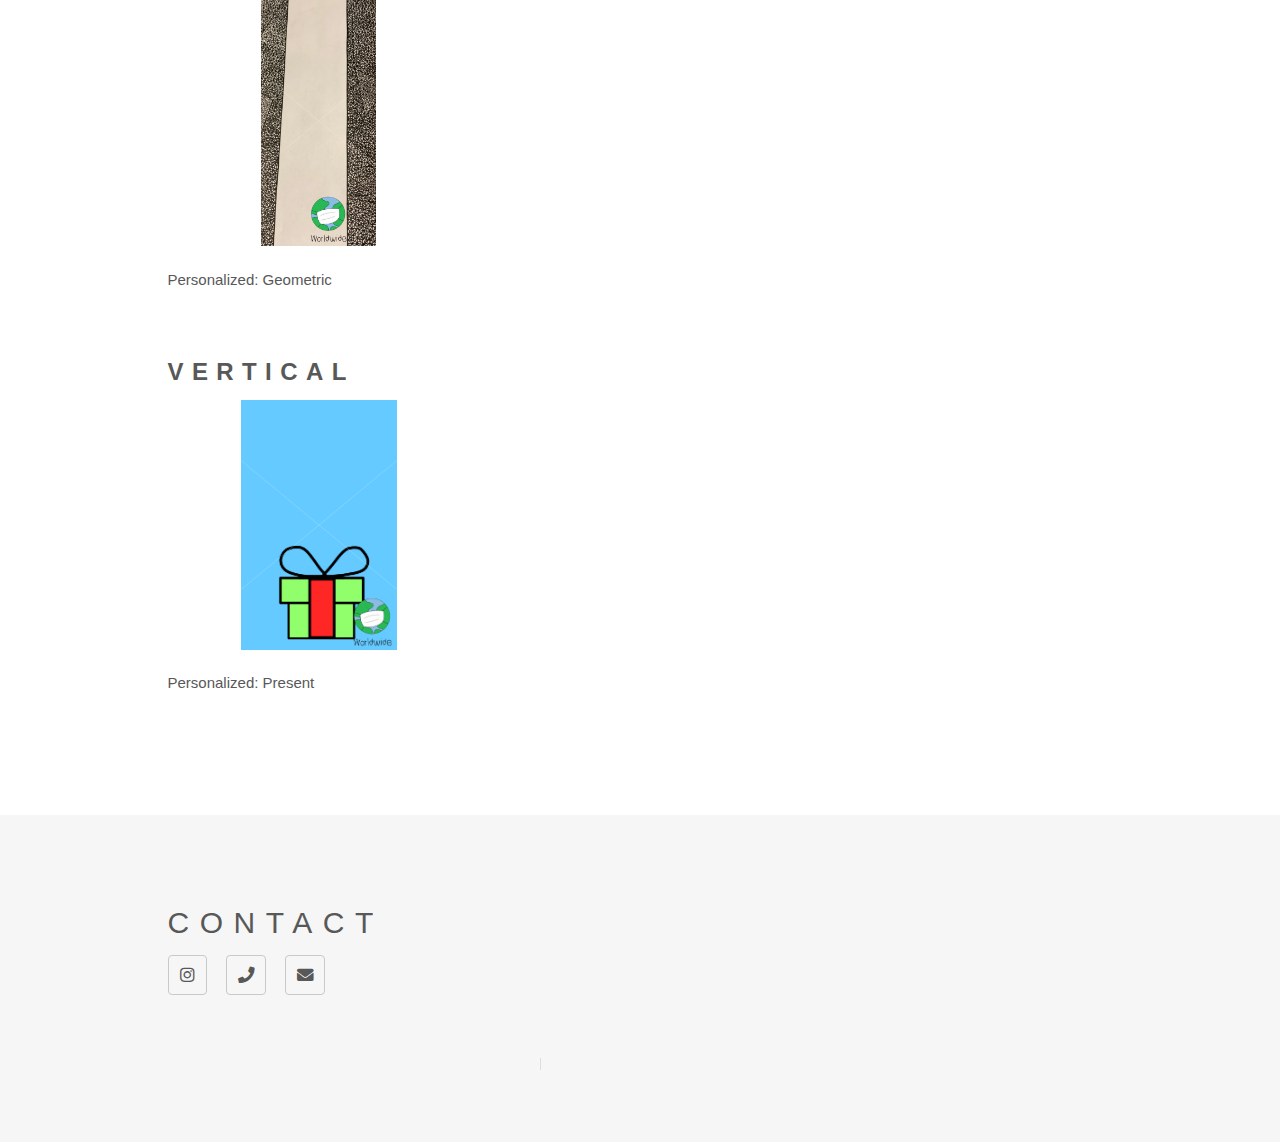
==== commit a8adebdb: "updated websites" ====
--- a/index.html
+++ b/index.html
@@ -234,7 +234,7 @@
                     </ul>
                 </section>
                 <ul class="copyright">
-                    <li style="color:#f6f6f6;">&copy; Untitled. All rights reserved</li>
+                    <li style="color:#f6f6f6;">&copy; Untitled. All rights reserved; The original work has been modified.</li>
                     <li style="color:#f6f6f6;">Design: HTML5 UP</li>
                 </ul>
             </div>
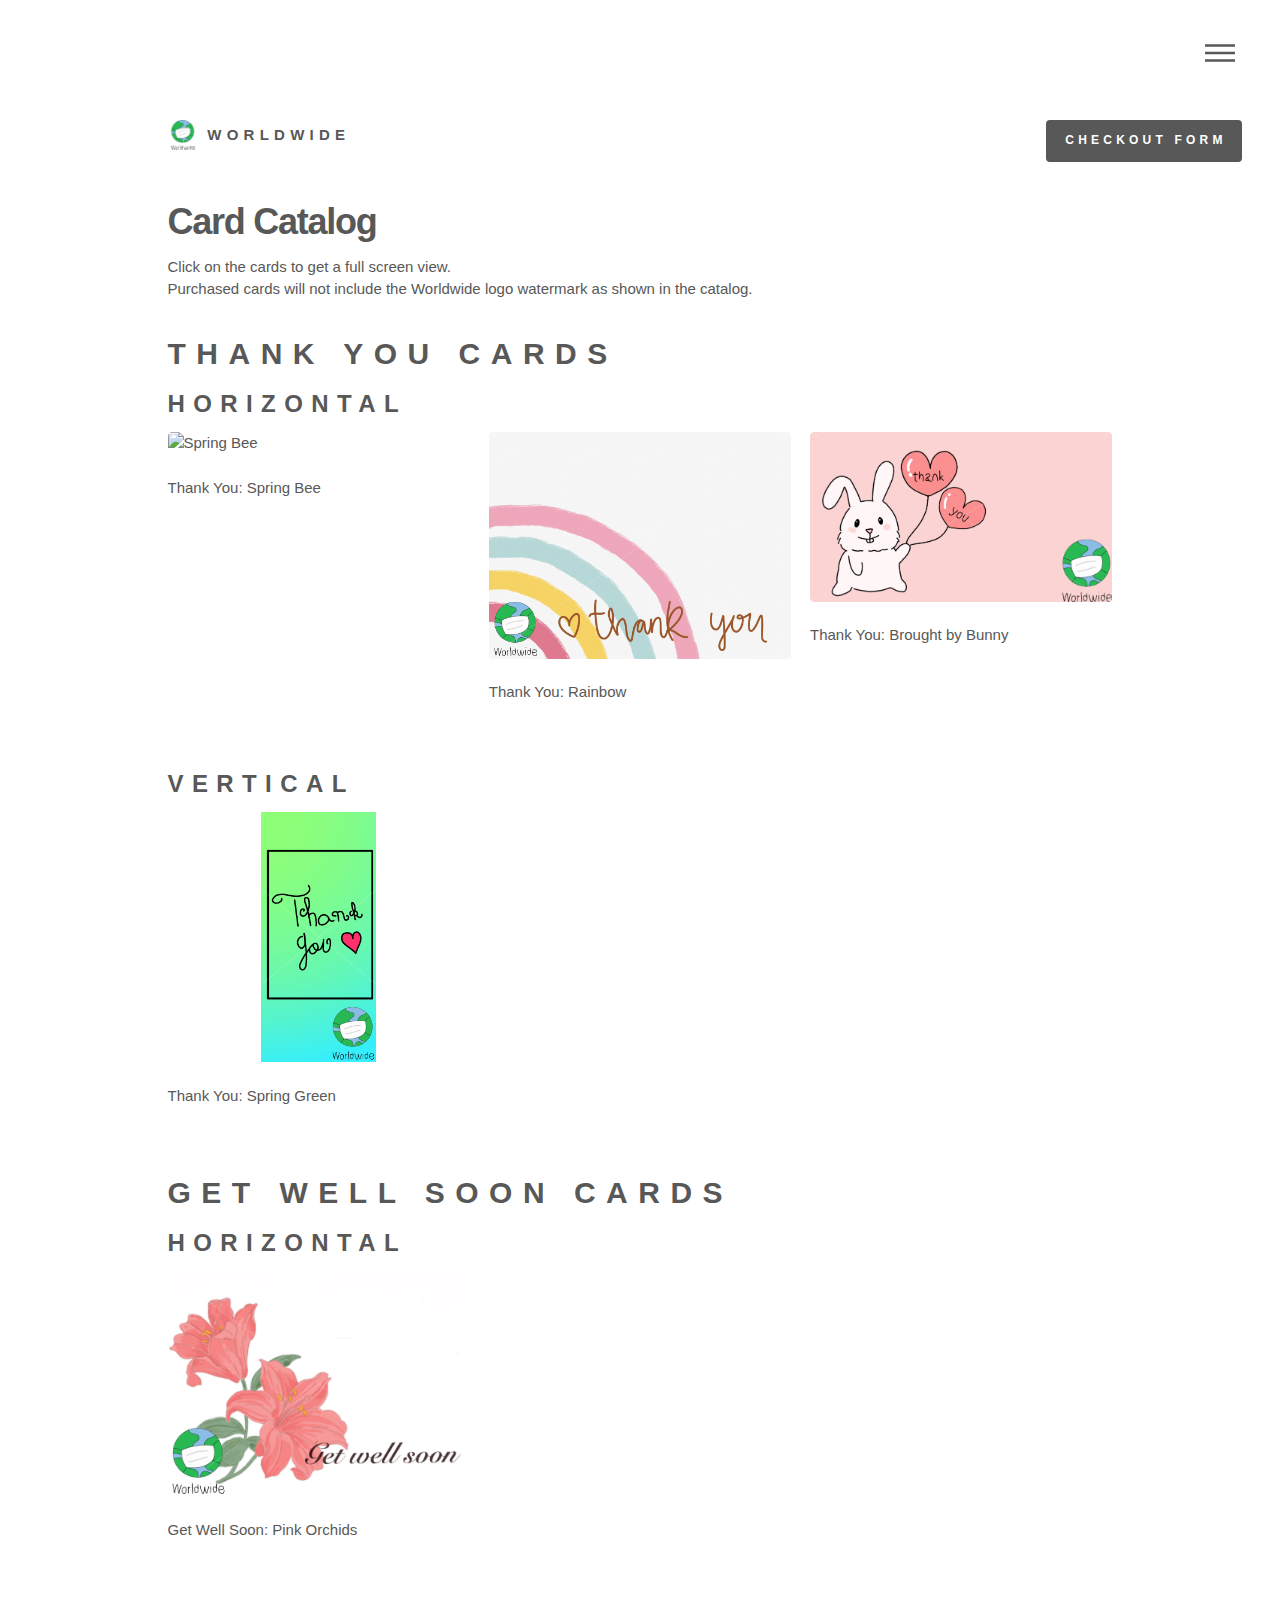
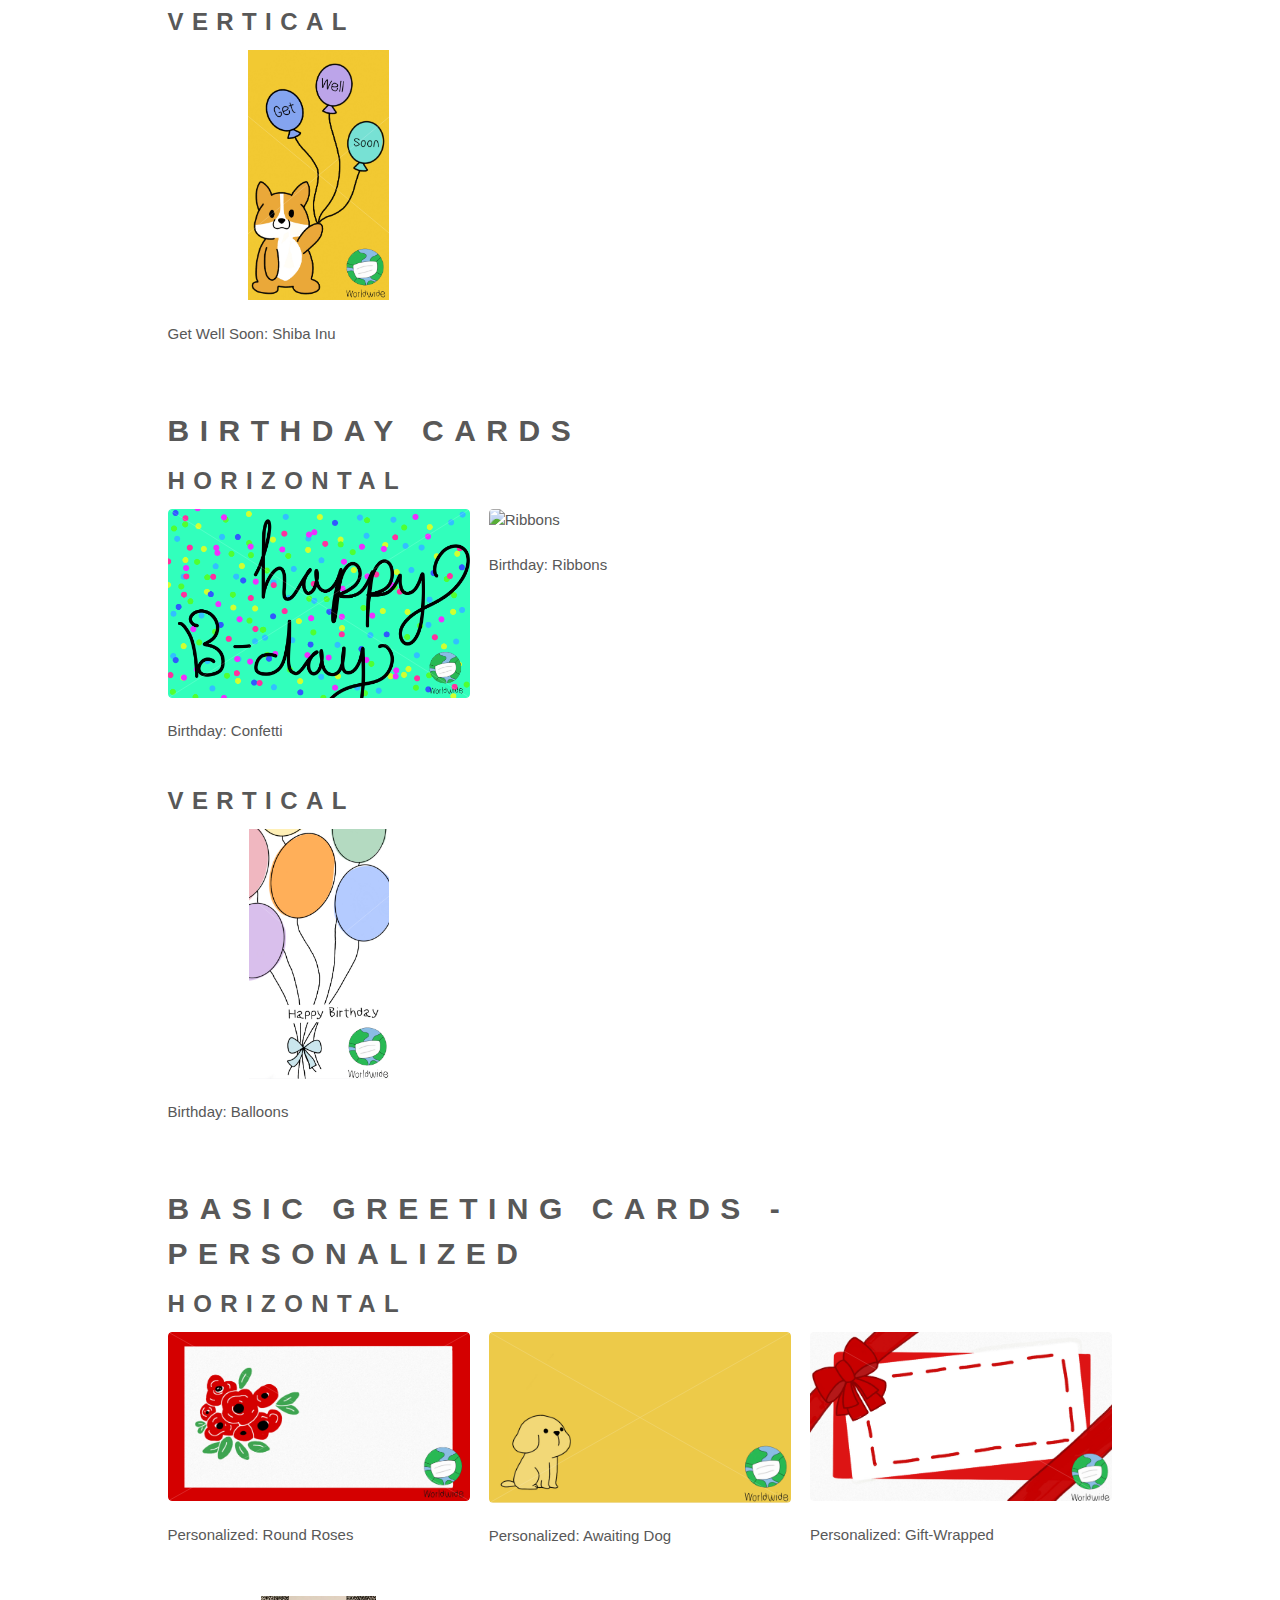
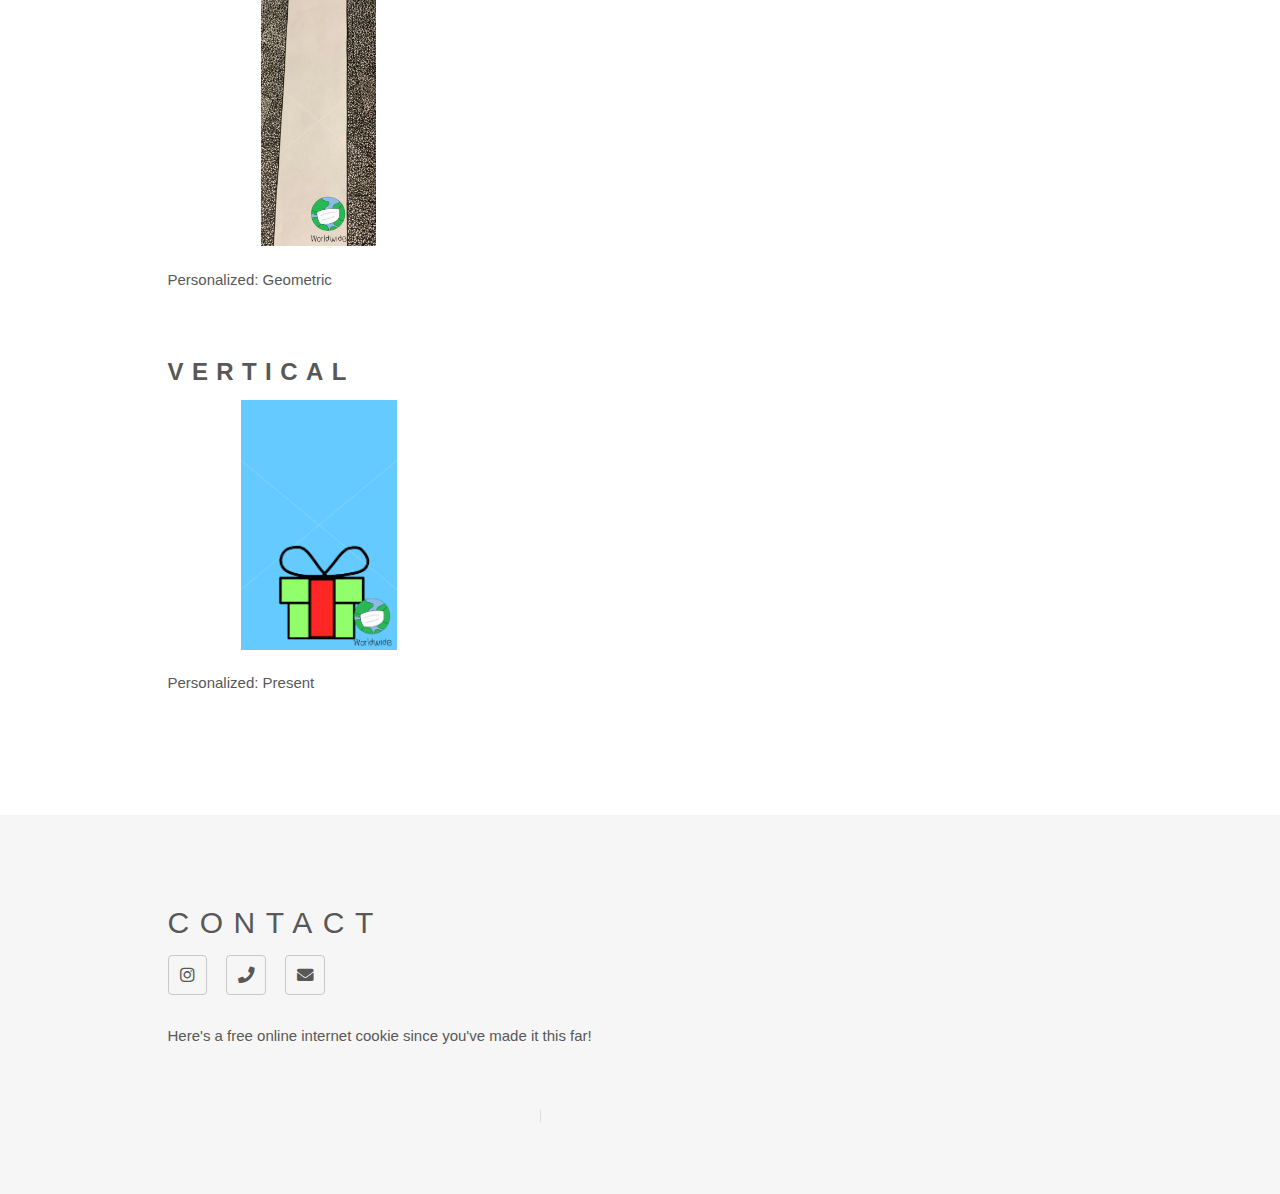
==== commit e34bc10b: "test" ====
--- a/index.html
+++ b/index.html
@@ -232,6 +232,7 @@
                         <li><a href="tel:989-488-9385" class="icon solid style2 fa-phone"><span class="label">Phone</span></a></li>
                         <li><a href="mailto:wrldwde2021@gmail.com" class="icon solid style2 fa-envelope"><span class="label">Email</span></a></li>
                     </ul>
+			<p>Here's a free online internet cookie since you've made it this far!</p>
                 </section>
                 <ul class="copyright">
                     <li style="color:#f6f6f6;">&copy; Untitled. All rights reserved; The original work has been modified.</li>
@@ -299,4 +300,4 @@
     </script>
 </body>
 
-</html>+</html>
